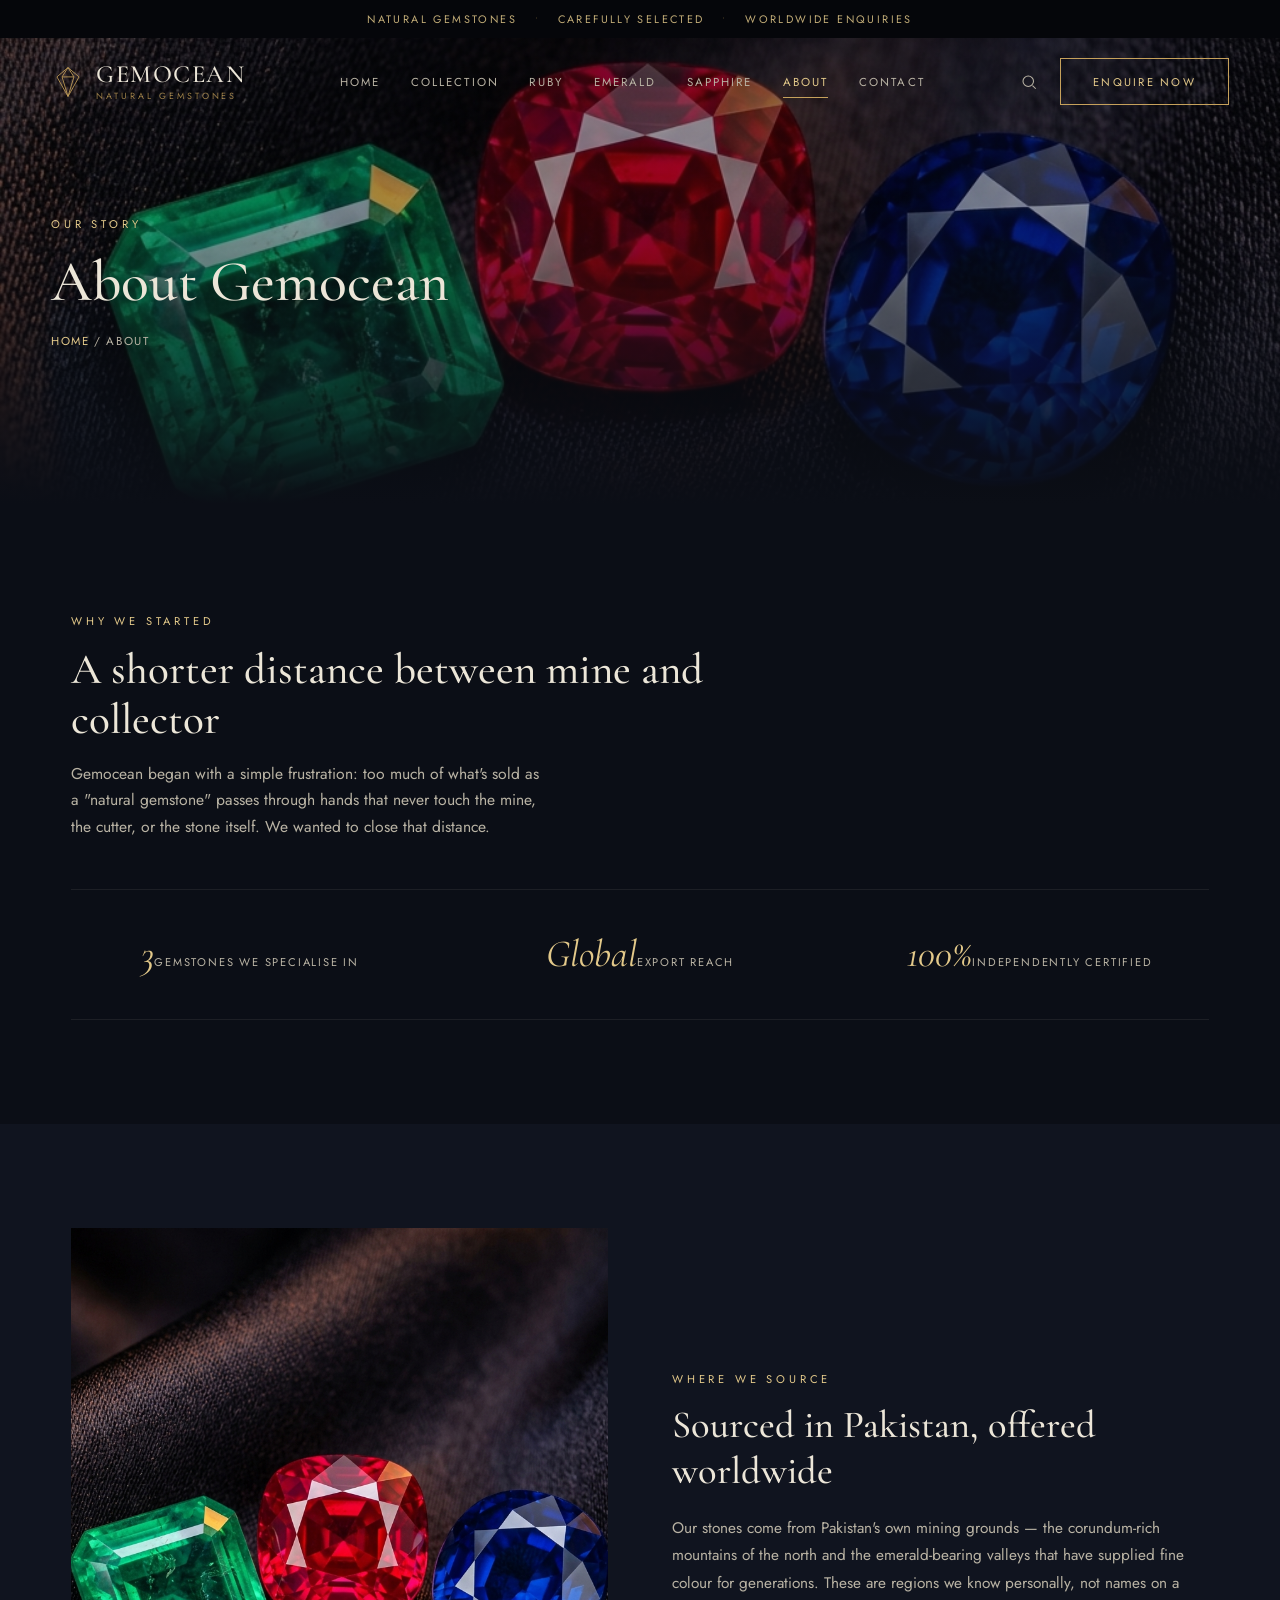
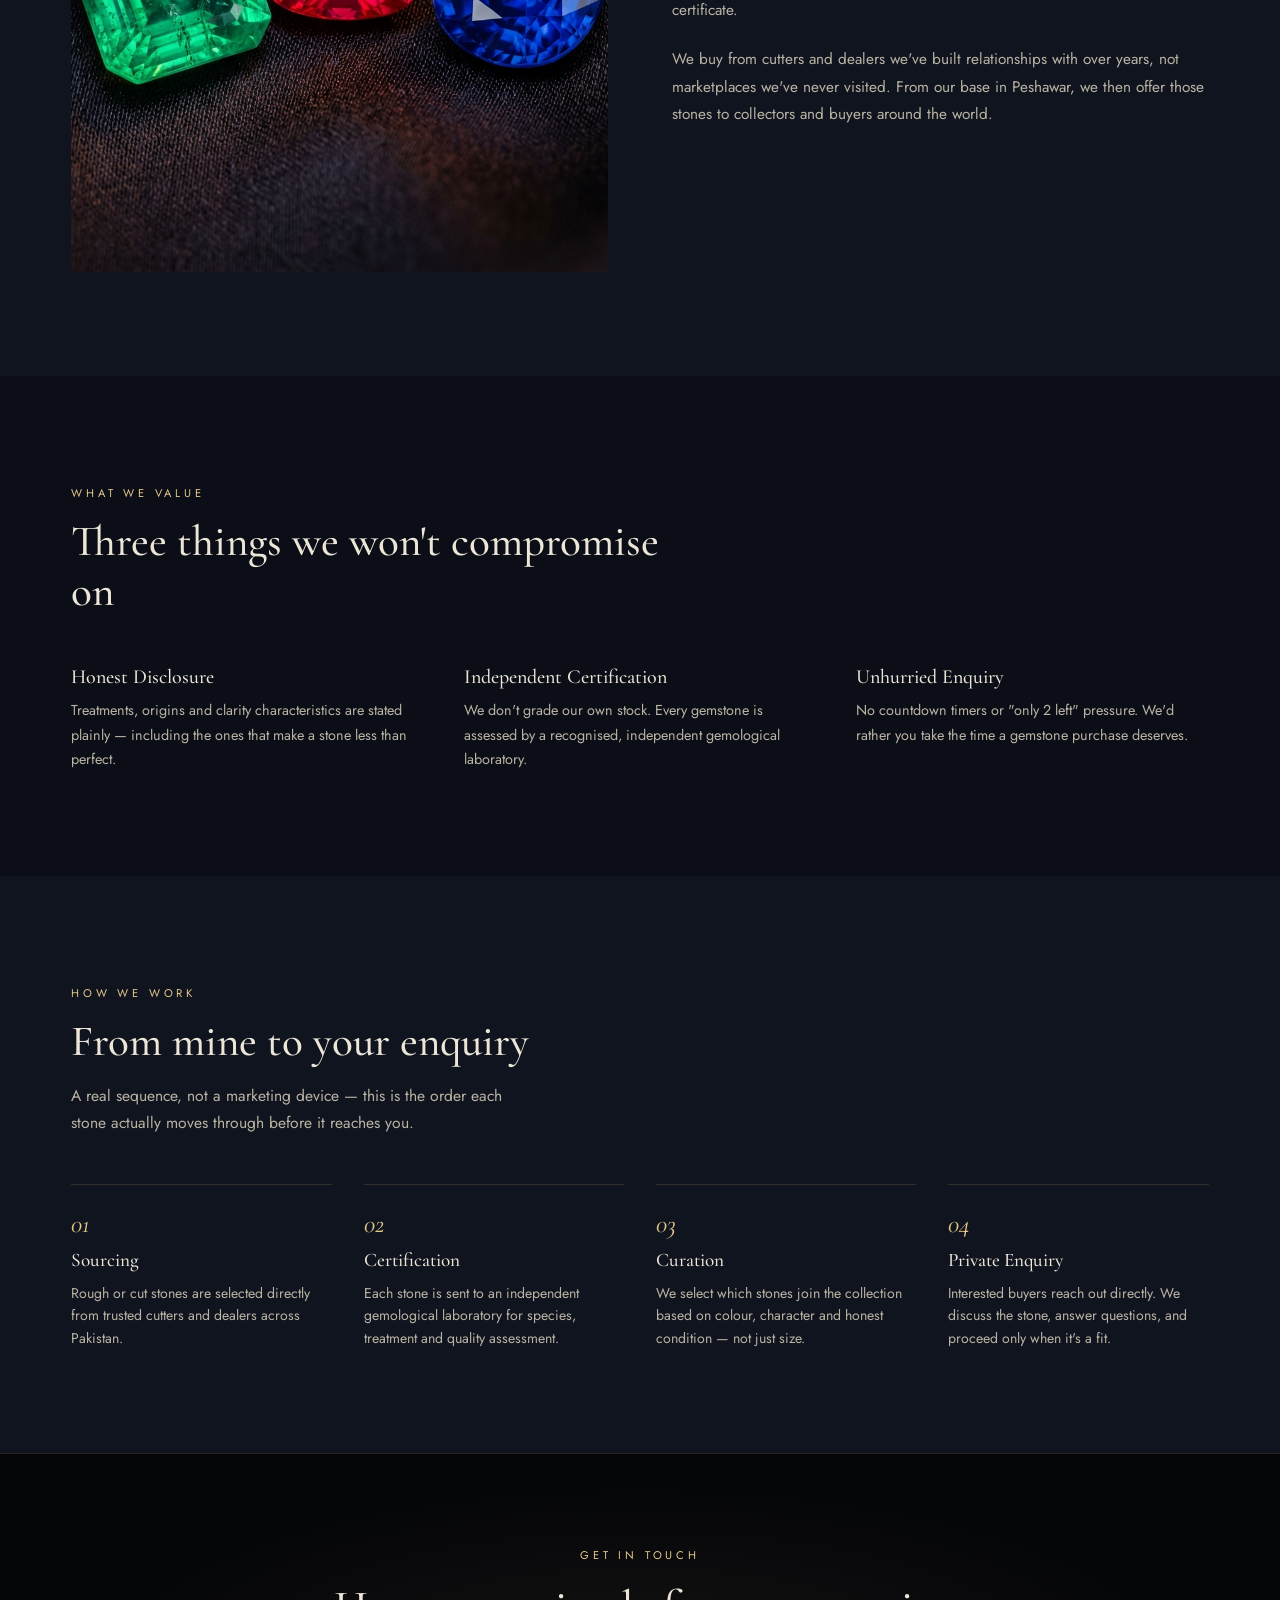
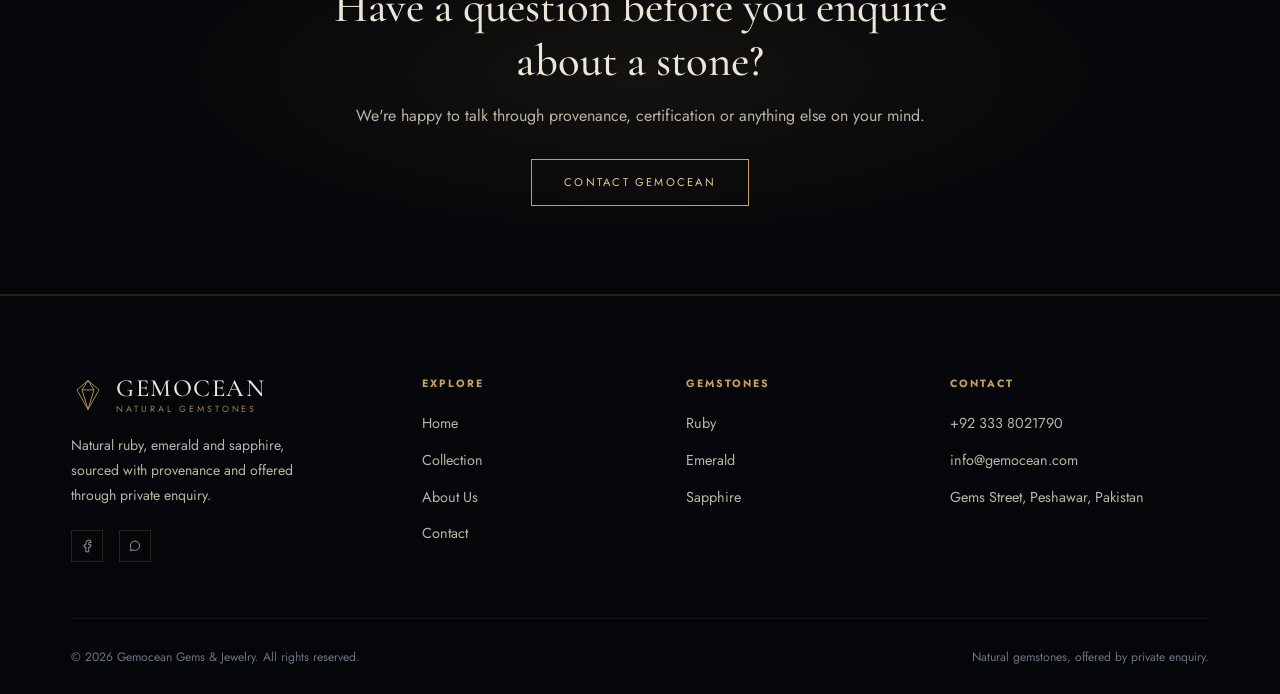
==== about.html @ 81f859f6 "Initial commit: Gemocean gemstone website Static site for Gemocean — natural ruby, emerald and sapph" ====
<!DOCTYPE html>
<html lang="en">
<head>
<meta charset="UTF-8">
<meta name="viewport" content="width=device-width, initial-scale=1.0">
<title>About Us | Gemocean</title>
<meta name="description" content="How Gemocean sources, certifies and offers natural ruby, emerald and sapphire.">
<link rel="canonical" href="https://www.gemocean.com/about.html">

<!-- Open Graph -->
<meta property="og:type" content="website">
<meta property="og:title" content="About Us | Gemocean">
<meta property="og:description" content="How Gemocean sources, certifies and offers natural ruby, emerald and sapphire.">
<meta property="og:url" content="https://www.gemocean.com/about.html">
<meta property="og:image" content="https://www.gemocean.com/assets/collection-trio.jpg">
<meta property="og:site_name" content="Gemocean">

<!-- Twitter Card -->
<meta name="twitter:card" content="summary_large_image">
<meta name="twitter:title" content="About Us | Gemocean">
<meta name="twitter:description" content="How Gemocean sources, certifies and offers natural ruby, emerald and sapphire.">
<meta name="twitter:image" content="https://www.gemocean.com/assets/collection-trio.jpg">

<!-- Structured Data -->
<script type="application/ld+json">
{
    "@context": "https://schema.org",
    "@type": "Organization",
    "name": "Gemocean",
    "url": "https://www.gemocean.com/index.html",
    "logo": "https://www.gemocean.com/assets/sapphire.jpg",
    "description": "Gemocean curates natural ruby, emerald and sapphire, sourced with provenance and offered through private enquiry.",
    "address": {
      "@type": "PostalAddress",
      "streetAddress": "Gems Street",
      "addressLocality": "Peshawar",
      "addressCountry": "PK"
    },
    "contactPoint": {
      "@type": "ContactPoint",
      "telephone": "+92-333-8021790",
      "email": "info@gemocean.com",
      "contactType": "customer service",
      "areaServed": "Worldwide"
    }
  }
</script>
<script type="application/ld+json">
{
    "@context": "https://schema.org",
    "@type": "BreadcrumbList",
    "itemListElement": [
      {"@type":"ListItem","position":1,"name":"Home","item":"https://www.gemocean.com/index.html"},
      {"@type":"ListItem","position":2,"name":"About","item":"https://www.gemocean.com/about.html"}
    ]
  }
</script>
<link rel="preconnect" href="https://fonts.googleapis.com">
<link rel="preconnect" href="https://fonts.gstatic.com" crossorigin>
<link href="https://fonts.googleapis.com/css2?family=Cormorant+Garamond:ital,wght@0,400;0,500;0,600;1,400&family=Jost:wght@300;400;500;600&display=swap" rel="stylesheet">
<link rel="stylesheet" href="css/style.css">
</head>
<body data-page="about">

<header class="site-header" id="siteHeader">
  <div class="topbar">
    <div class="topbar-track">
      <span>Natural Gemstones</span><span class="dot">•</span>
      <span>Carefully Selected</span><span class="dot">•</span>
      <span>Worldwide Enquiries</span>
    </div>
  </div>
  <nav class="mainnav">
    <a href="index.html" class="brand">
      <svg class="brand-mark" viewBox="0 0 40 40" fill="none" xmlns="http://www.w3.org/2000/svg">
        <path d="M20 3 L33 14 L20 37 L7 14 Z" stroke="#c6a15b" stroke-width="1" fill="none"/>
        <path d="M13 14 L27 14" stroke="#c6a15b" stroke-width="1"/>
        <path d="M20 3 L13 14 L20 37" stroke="#c6a15b" stroke-width="1"/>
        <path d="M20 3 L27 14 L20 37" stroke="#c6a15b" stroke-width="1"/>
      </svg>
      <span class="brand-text">
        <span class="brand-name">GEMOCEAN</span>
        <span class="brand-sub">Natural Gemstones</span>
      </span>
    </a>
    <div class="nav-links">
      <a href="index.html" data-nav="home">Home</a>
      <a href="collection.html" data-nav="collection">Collection</a>
      <a href="ruby.html" data-nav="ruby">Ruby</a>
      <a href="emerald.html" data-nav="emerald">Emerald</a>
      <a href="sapphire.html" data-nav="sapphire">Sapphire</a>
      <a href="about.html" data-nav="about">About</a>
      <a href="contact.html" data-nav="contact">Contact</a>
    </div>
    <div class="nav-actions">
      <button class="icon-btn search-desktop" aria-label="Search">
        <svg viewBox="0 0 24 24" fill="none" stroke="currentColor" stroke-width="1.4"><circle cx="11" cy="11" r="7"/><path d="M21 21l-4.3-4.3"/></svg>
      </button>
      <a href="contact.html" class="btn">Enquire Now</a>
      <button class="hamburger" id="hamburgerBtn" aria-label="Open menu"><span></span><span></span><span></span></button>
    </div>
  </nav>
</header>

<div class="scrim" id="scrim"></div>
<div class="mobile-panel" id="mobilePanel">
  <a href="index.html" data-nav="home">Home</a>
  <a href="collection.html" data-nav="collection">Collection</a>
  <a href="ruby.html" data-nav="ruby">Ruby</a>
  <a href="emerald.html" data-nav="emerald">Emerald</a>
  <a href="sapphire.html" data-nav="sapphire">Sapphire</a>
  <a href="about.html" data-nav="about">About</a>
  <a href="contact.html" data-nav="contact">Contact</a>
  <a href="contact.html" class="btn">Enquire Now</a>
</div>

<section class="page-hero">
  <div class="page-hero-bg" style="background-image:url('assets/collection-trio.jpg');"></div>
  <div class="page-hero-content">
    <span class="eyebrow">Our Story</span>
    <h1>About Gemocean</h1>
    <div class="crumb"><a href="index.html">Home</a> / About</div>
  </div>
</section>

<section>
  <div class="wrap">
    <div class="section-head reveal">
      <span class="eyebrow">Why We Started</span>
      <h2>A shorter distance between mine and collector</h2>
      <p>Gemocean began with a simple frustration: too much of what's sold as a "natural gemstone" passes through hands that never touch the mine, the cutter, or the stone itself. We wanted to close that distance.</p>
    </div>

    <div class="stat-row reveal">
      <div class="stat"><span class="figure">3</span><span class="label">Gemstones We Specialise In</span></div>
      <div class="stat"><span class="figure">Global</span><span class="label">Export Reach</span></div>
      <div class="stat"><span class="figure">100%</span><span class="label">Independently Certified</span></div>
    </div>
  </div>
</section>

<section class="section-alt">
  <div class="wrap">
    <div class="split reveal">
      <img src="assets/collection-trio.jpg" alt="Ruby, emerald and sapphire together on dark fabric">
      <div class="text">
        <span class="eyebrow">Where We Source</span>
        <h2>Sourced in Pakistan, offered worldwide</h2>
        <p>Our stones come from Pakistan's own mining grounds — the corundum-rich mountains of the north and the emerald-bearing valleys that have supplied fine colour for generations. These are regions we know personally, not names on a certificate.</p>
        <p>We buy from cutters and dealers we've built relationships with over years, not marketplaces we've never visited. From our base in Peshawar, we then offer those stones to collectors and buyers around the world.</p>
      </div>
    </div>
  </div>
</section>

<section>
  <div class="wrap">
    <div class="section-head reveal">
      <span class="eyebrow">What We Value</span>
      <h2>Three things we won't compromise on</h2>
    </div>
    <ul class="values-list reveal">
      <li>
        <h3>Honest Disclosure</h3>
        <p>Treatments, origins and clarity characteristics are stated plainly — including the ones that make a stone less than perfect.</p>
      </li>
      <li>
        <h3>Independent Certification</h3>
        <p>We don't grade our own stock. Every gemstone is assessed by a recognised, independent gemological laboratory.</p>
      </li>
      <li>
        <h3>Unhurried Enquiry</h3>
        <p>No countdown timers or "only 2 left" pressure. We'd rather you take the time a gemstone purchase deserves.</p>
      </li>
    </ul>
  </div>
</section>

<section class="section-alt">
  <div class="wrap">
    <div class="section-head reveal">
      <span class="eyebrow">How We Work</span>
      <h2>From mine to your enquiry</h2>
      <p>A real sequence, not a marketing device — this is the order each stone actually moves through before it reaches you.</p>
    </div>
    <ul class="process reveal">
      <li>
        <span class="step-num">01</span>
        <h3>Sourcing</h3>
        <p>Rough or cut stones are selected directly from trusted cutters and dealers across Pakistan.</p>
      </li>
      <li>
        <span class="step-num">02</span>
        <h3>Certification</h3>
        <p>Each stone is sent to an independent gemological laboratory for species, treatment and quality assessment.</p>
      </li>
      <li>
        <span class="step-num">03</span>
        <h3>Curation</h3>
        <p>We select which stones join the collection based on colour, character and honest condition — not just size.</p>
      </li>
      <li>
        <span class="step-num">04</span>
        <h3>Private Enquiry</h3>
        <p>Interested buyers reach out directly. We discuss the stone, answer questions, and proceed only when it's a fit.</p>
      </li>
    </ul>
  </div>
</section>

<section class="cta-band">
  <div class="wrap">
    <span class="eyebrow">Get in Touch</span>
    <h2>Have a question before you enquire about a stone?</h2>
    <p>We're happy to talk through provenance, certification or anything else on your mind.</p>
    <a href="contact.html" class="btn">Contact Gemocean</a>
  </div>
</section>

<footer class="site-footer">
  <div class="wrap">
    <div class="footer-top">
      <div class="footer-brand">
        <a href="index.html" class="brand">
          <svg class="brand-mark" viewBox="0 0 40 40" fill="none" xmlns="http://www.w3.org/2000/svg">
            <path d="M20 3 L33 14 L20 37 L7 14 Z" stroke="#c6a15b" stroke-width="1" fill="none"/>
            <path d="M13 14 L27 14" stroke="#c6a15b" stroke-width="1"/>
            <path d="M20 3 L13 14 L20 37" stroke="#c6a15b" stroke-width="1"/>
            <path d="M20 3 L27 14 L20 37" stroke="#c6a15b" stroke-width="1"/>
          </svg>
          <span class="brand-text">
            <span class="brand-name">GEMOCEAN</span>
            <span class="brand-sub">Natural Gemstones</span>
          </span>
        </a>
        <p>Natural ruby, emerald and sapphire, sourced with provenance and offered through private enquiry.</p>
        <div class="footer-social">
          <a href="https://facebook.com/GEMS4U2020" aria-label="Gemocean on Facebook"><svg viewBox="0 0 24 24" fill="none" stroke="currentColor" stroke-width="1.4"><path d="M18 2h-3a5 5 0 0 0-5 5v3H7v4h3v8h5v-8h3l1-4h-4V7a1 1 0 0 1 1-1h3z"/></svg></a>
          <a href="https://wa.me/923338021790" target="_blank" rel="noopener" aria-label="Gemocean on WhatsApp"><svg viewBox="0 0 24 24" fill="none" stroke="currentColor" stroke-width="1.4"><path d="M4 20l1.3-3.9A8 8 0 1 1 8.9 19L4 20z"/></svg></a>
        </div>
      </div>
      <div class="footer-col">
        <h4>Explore</h4>
        <ul>
          <li><a href="index.html">Home</a></li>
          <li><a href="collection.html">Collection</a></li>
          <li><a href="about.html">About Us</a></li>
          <li><a href="contact.html">Contact</a></li>
        </ul>
      </div>
      <div class="footer-col">
        <h4>Gemstones</h4>
        <ul>
          <li><a href="ruby.html">Ruby</a></li>
          <li><a href="emerald.html">Emerald</a></li>
          <li><a href="sapphire.html">Sapphire</a></li>
        </ul>
      </div>
      <div class="footer-col">
        <h4>Contact</h4>
        <ul>
          <li><a href="tel:+923338021790">+92 333 8021790</a></li>
          <li><a href="mailto:info@gemocean.com">info@gemocean.com</a></li>
          <li><a href="contact.html">Gems Street, Peshawar, Pakistan</a></li>
        </ul>
      </div>
    </div>
    <div class="footer-bottom">
      <span>© 2026 Gemocean Gems &amp; Jewelry. All rights reserved.</span>
      <span>Natural gemstones, offered by private enquiry.</span>
    </div>
  </div>
</footer>

<script src="js/main.js"></script>
</body>
</html>
---- css/style.css ----
/* ==========================================================================
   GEMOCEAN — Design System & Site Styles
   Vanilla CSS. No frameworks.
   ========================================================================== */

:root{
  --black:        #05060a;
  --navy:         #0b0e16;
  --navy-2:       #10141f;
  --navy-3:       #151a27;
  --ivory:        #ece6d8;
  --ivory-dim:    #b9b3a4;
  --gold:         #c6a15b;
  --gold-soft:    #e3c98a;
  --hairline:     rgba(198,161,91,0.18);
  --hairline-soft:rgba(236,230,216,0.08);
  --slate:        #6d7280;

  --serif: 'Cormorant Garamond', Georgia, serif;
  --sans:  'Jost', 'Helvetica Neue', Arial, sans-serif;

  --topbar-h: 38px;
  --nav-h: 88px;
  --nav-h-scrolled: 68px;

  --container: 1240px;
}

*{ margin:0; padding:0; box-sizing:border-box; }
html{ scroll-behavior:smooth; }
body{
  background:var(--navy);
  color:var(--ivory);
  font-family:var(--sans);
  -webkit-font-smoothing:antialiased;
  overflow-x:hidden;
}
a{ color:inherit; text-decoration:none; }
button{ font-family:inherit; cursor:pointer; }
img{ display:block; max-width:100%; }
ul{ list-style:none; }

@media (prefers-reduced-motion: reduce){
  *{ animation-duration:0.001ms !important; transition-duration:0.001ms !important; scroll-behavior:auto !important; }
}

:focus-visible{
  outline:1px solid var(--gold-soft);
  outline-offset:3px;
}

.wrap{
  max-width:var(--container);
  margin:0 auto;
  padding:0 clamp(1.25rem, 4vw, 3.5rem);
}

.eyebrow{
  font-size:0.7rem;
  letter-spacing:0.34em;
  text-transform:uppercase;
  color:var(--gold-soft);
}

.section-head{
  max-width:640px;
  margin-bottom:3rem;
}
.section-head h2{
  font-family:var(--serif);
  font-weight:500;
  font-size:clamp(1.9rem, 3.4vw, 2.7rem);
  line-height:1.15;
  margin-top:0.9rem;
  color:var(--ivory);
}
.section-head p{
  margin-top:1rem;
  color:var(--ivory-dim);
  font-size:0.98rem;
  line-height:1.7;
  max-width:52ch;
}
.section-head.center{ margin-left:auto; margin-right:auto; text-align:center; }
.section-head.center p{ margin-left:auto; margin-right:auto; }

.btn{
  display:inline-block;
  border:1px solid var(--gold);
  background:transparent;
  color:var(--gold-soft);
  font-size:0.7rem;
  letter-spacing:0.2em;
  text-transform:uppercase;
  padding:0.9rem 2rem;
  transition:background 280ms ease, color 280ms ease, box-shadow 280ms ease;
}
.btn:hover{
  background:var(--gold);
  color:var(--black);
  box-shadow:0 4px 22px -6px rgba(198,161,91,0.55);
}
.btn.ghost{
  border-color:var(--hairline-soft);
  color:var(--ivory-dim);
}
.btn.ghost:hover{
  background:transparent;
  color:var(--ivory);
  border-color:var(--ivory-dim);
  box-shadow:none;
}

/* ==========================================================================
   HEADER
   ========================================================================== */
.site-header{
  position:fixed;
  top:0; left:0; right:0;
  z-index:100;
  transition:background 420ms ease, backdrop-filter 420ms ease, box-shadow 420ms ease, border-color 420ms ease;
}

.topbar{
  height:var(--topbar-h);
  background:var(--black);
  display:flex;
  align-items:center;
  justify-content:center;
  overflow:hidden;
  transition:height 420ms ease, opacity 420ms ease;
}
.topbar-track{
  display:flex;
  align-items:center;
  gap:1.1rem;
  font-weight:400;
  font-size:0.68rem;
  letter-spacing:0.22em;
  text-transform:uppercase;
  color:var(--gold-soft);
  opacity:0.85;
  white-space:nowrap;
}
.topbar-track .dot{ color:var(--gold); opacity:0.55; font-size:0.6rem; }
.site-header.scrolled .topbar{ height:0; opacity:0; }

.mainnav{
  height:var(--nav-h);
  display:flex;
  align-items:center;
  justify-content:space-between;
  padding:0 clamp(1.25rem, 4vw, 3.5rem);
  background:transparent;
  border-bottom:1px solid transparent;
  transition:height 420ms ease, background 420ms ease, border-color 420ms ease;
}
.site-header.scrolled .mainnav{
  height:var(--nav-h-scrolled);
  background:rgba(5,6,10,0.72);
  backdrop-filter:blur(14px) saturate(140%);
  -webkit-backdrop-filter:blur(14px) saturate(140%);
  border-bottom:1px solid var(--hairline);
  box-shadow:0 12px 32px -18px rgba(0,0,0,0.6);
}

.brand{ display:flex; align-items:center; gap:0.7rem; }
.brand-mark{ width:34px; height:34px; flex-shrink:0; transition:transform 420ms ease; }
.site-header.scrolled .brand-mark{ transform:scale(0.88); }
.brand-text{ display:flex; flex-direction:column; line-height:1; }
.brand-name{
  font-family:var(--serif);
  font-weight:500;
  font-size:1.55rem;
  letter-spacing:0.06em;
  color:var(--ivory);
}
.brand-sub{
  margin-top:5px;
  font-size:0.56rem;
  letter-spacing:0.32em;
  text-transform:uppercase;
  color:var(--gold);
  opacity:0.8;
}

.nav-links{ display:flex; align-items:center; gap:clamp(1.1rem, 2.4vw, 2.5rem); }
.nav-links a{
  position:relative;
  font-size:0.72rem;
  font-weight:400;
  letter-spacing:0.18em;
  text-transform:uppercase;
  color:var(--ivory-dim);
  padding:0.4rem 0;
  transition:color 250ms ease;
}
.nav-links a::after{
  content:'';
  position:absolute; left:0; right:0; bottom:-2px;
  height:1px; background:var(--gold);
  transform:scaleX(0); transform-origin:center;
  transition:transform 300ms ease;
}
.nav-links a:hover{ color:var(--ivory); }
.nav-links a:hover::after{ transform:scaleX(1); }
.nav-links a.active{ color:var(--gold-soft); }
.nav-links a.active::after{ transform:scaleX(1); }

.nav-actions{ display:flex; align-items:center; gap:1.3rem; }
.icon-btn{
  background:none; border:none; color:var(--ivory-dim);
  width:20px; height:20px; display:flex; align-items:center; justify-content:center;
  transition:color 250ms ease;
}
.icon-btn:hover{ color:var(--gold-soft); }
.icon-btn svg{ width:18px; height:18px; }

.hamburger{
  display:none; background:none; border:none; width:26px; height:18px; position:relative;
}
.hamburger span{
  position:absolute; left:0; right:0; height:1px; background:var(--ivory);
  transition:transform 320ms ease, opacity 320ms ease, top 320ms ease;
}
.hamburger span:nth-child(1){ top:0; }
.hamburger span:nth-child(2){ top:8px; }
.hamburger span:nth-child(3){ top:16px; }
.hamburger.open span:nth-child(1){ top:8px; transform:rotate(45deg); }
.hamburger.open span:nth-child(2){ opacity:0; }
.hamburger.open span:nth-child(3){ top:8px; transform:rotate(-45deg); }

@media (max-width:860px){
  .nav-links{ display:none; }
  .icon-btn.search-desktop{ display:none; }
  .hamburger{ display:block; }
  :root{ --nav-h:72px; --nav-h-scrolled:60px; }
  .brand-name{ font-size:1.28rem; }
}

.mobile-panel{
  position:fixed; top:0; right:0; height:100vh; width:min(78vw, 320px);
  background:var(--black); border-left:1px solid var(--hairline); z-index:99;
  display:flex; flex-direction:column;
  padding:calc(var(--nav-h-scrolled) + 1.5rem) 2rem 2rem;
  transform:translateX(100%);
  transition:transform 460ms cubic-bezier(.2,.9,.2,1);
}
.mobile-panel.open{ transform:translateX(0); }
.mobile-panel a{
  display:block; font-family:var(--serif); font-size:1.4rem; font-weight:500;
  letter-spacing:0.02em; color:var(--ivory); padding:0.85rem 0;
  border-bottom:1px solid var(--hairline-soft);
  opacity:0; transform:translateY(10px);
  transition:opacity 420ms ease, transform 420ms ease, color 250ms ease;
}
.mobile-panel a.active{ color:var(--gold-soft); }
.mobile-panel.open a{ opacity:1; transform:translateY(0); }
.mobile-panel.open a:nth-child(1){ transition-delay:80ms; }
.mobile-panel.open a:nth-child(2){ transition-delay:130ms; }
.mobile-panel.open a:nth-child(3){ transition-delay:180ms; }
.mobile-panel.open a:nth-child(4){ transition-delay:230ms; }
.mobile-panel.open a:nth-child(5){ transition-delay:280ms; }
.mobile-panel.open a:nth-child(6){ transition-delay:330ms; }
.mobile-panel.open a:nth-child(7){ transition-delay:380ms; }
.mobile-panel .btn{
  margin-top:1.6rem; text-align:center;
  opacity:0; transform:translateY(10px);
  transition:opacity 420ms ease 430ms, transform 420ms ease 430ms, background 280ms ease, color 280ms ease;
}
.mobile-panel.open .btn{ opacity:1; transform:translateY(0); }

.scrim{
  position:fixed; inset:0; background:rgba(0,0,0,0.55); backdrop-filter:blur(2px);
  z-index:98; opacity:0; pointer-events:none; transition:opacity 380ms ease;
}
.scrim.open{ opacity:1; pointer-events:auto; }

/* ==========================================================================
   PAGE HERO (interior pages)
   ========================================================================== */
.page-hero{
  position:relative;
  height:56vh;
  min-height:380px;
  display:flex;
  align-items:flex-end;
  overflow:hidden;
}
.page-hero-bg{ position:absolute; inset:0; background-size:cover; background-position:center; }
.page-hero-bg::after{
  content:'';
  position:absolute; inset:0;
  background:linear-gradient(180deg, rgba(5,6,10,0.55) 0%, rgba(5,6,10,0.35) 40%, var(--navy) 100%);
}
.page-hero-content{
  position:relative; z-index:2;
  width:100%;
  padding:0 clamp(1.25rem, 4vw, 3.5rem) 3.2rem;
}
.page-hero h1{
  font-family:var(--serif);
  font-weight:500;
  font-size:clamp(2.4rem, 5vw, 3.6rem);
  margin-top:0.8rem;
}
.page-hero .crumb{
  margin-top:1rem;
  font-size:0.72rem;
  letter-spacing:0.14em;
  text-transform:uppercase;
  color:var(--ivory-dim);
}
.page-hero .crumb a{ color:var(--gold-soft); }
.page-hero .crumb a:hover{ text-decoration:underline; }

/* ==========================================================================
   HOME HERO
   ========================================================================== */
.hero{
  position:relative; height:100vh; min-height:640px;
  display:flex; align-items:center; overflow:hidden;
}
.hero-bg{ position:absolute; inset:0; background-size:cover; background-position:center 42%; }
.hero-bg::after{
  content:'';
  position:absolute; inset:0;
  background:linear-gradient(180deg, rgba(5,6,10,0.75) 0%, rgba(5,6,10,0.25) 30%, rgba(5,6,10,0.55) 78%, var(--navy) 100%);
}
.hero-content{ position:relative; z-index:2; max-width:640px; padding:0 clamp(1.25rem, 4vw, 3.5rem); }
.hero-title{
  font-family:var(--serif); font-weight:500;
  font-size:clamp(2.4rem, 5.5vw, 4.2rem);
  line-height:1.08; color:var(--ivory); margin-top:1.4rem;
}
.hero-title em{ font-style:italic; color:var(--gold-soft); font-weight:400; }
.hero-sub{
  margin-top:1.6rem; color:var(--ivory-dim); font-size:1.02rem; line-height:1.7; max-width:44ch;
}
.hero-actions{ display:flex; gap:1.1rem; margin-top:2.4rem; flex-wrap:wrap; }
.scroll-cue{
  position:absolute; left:50%; bottom:2.4rem; transform:translateX(-50%);
  display:flex; flex-direction:column; align-items:center; gap:0.6rem;
  font-size:0.62rem; letter-spacing:0.28em; text-transform:uppercase; color:var(--ivory-dim);
  z-index:2;
}
.scroll-cue .line{ width:1px; height:34px; background:linear-gradient(var(--gold), transparent); animation:scrollcue 2.2s ease-in-out infinite; }
@keyframes scrollcue{ 0%{ opacity:0.2; } 50%{ opacity:1; } 100%{ opacity:0.2; } }

/* ==========================================================================
   SECTIONS
   ========================================================================== */
section{ padding:6.5rem 0; }
.section-alt{ background:var(--navy-2); }

.pillars{
  display:grid; grid-template-columns:repeat(3,1fr); gap:2.5rem;
  border-top:1px solid var(--hairline-soft);
  padding-top:3rem;
}
.pillar .num{
  font-family:var(--serif); font-style:italic; color:var(--gold);
  font-size:1rem; display:block; margin-bottom:0.8rem;
}
.pillar h3{
  font-family:var(--serif); font-weight:500; font-size:1.3rem; margin-bottom:0.7rem;
}
.pillar p{ color:var(--ivory-dim); font-size:0.92rem; line-height:1.7; }

/* Gem cards */
.gem-grid{ display:grid; grid-template-columns:repeat(3,1fr); gap:2rem; }
.gem-card{
  position:relative; display:block; overflow:hidden;
  border:1px solid var(--hairline-soft);
  background:var(--navy-2);
}
.gem-card .img-wrap{ aspect-ratio:4/5; overflow:hidden; }
.gem-card img{ width:100%; height:100%; object-fit:cover; transition:transform 700ms cubic-bezier(.2,.8,.2,1); }
.gem-card:hover img{ transform:scale(1.06); }
.gem-card .body{ padding:1.6rem 1.7rem 1.9rem; }
.gem-card .kicker{
  font-size:0.62rem; letter-spacing:0.24em; text-transform:uppercase; color:var(--gold);
}
.gem-card h3{ font-family:var(--serif); font-weight:500; font-size:1.5rem; margin-top:0.5rem; }
.gem-card p{ color:var(--ivory-dim); font-size:0.88rem; margin-top:0.6rem; line-height:1.6; }
.gem-card .link{
  display:inline-flex; align-items:center; gap:0.5rem;
  margin-top:1.2rem; font-size:0.68rem; letter-spacing:0.18em; text-transform:uppercase; color:var(--gold-soft);
}
.gem-card .link svg{ width:13px; height:13px; transition:transform 250ms ease; }
.gem-card:hover .link svg{ transform:translateX(4px); }

@media (max-width:900px){
  .gem-grid{ grid-template-columns:1fr; }
  .pillars{ grid-template-columns:1fr; gap:2rem; }
}

/* Origins / editorial split */
.split{
  display:grid; grid-template-columns:1fr 1fr; gap:4rem; align-items:center;
}
.split img{ width:100%; height:100%; object-fit:cover; aspect-ratio:5/6; }
.split .text .eyebrow{ margin-bottom:0.9rem; display:block; }
.split .text h2{
  font-family:var(--serif); font-weight:500; font-size:clamp(1.8rem,3vw,2.4rem); line-height:1.2;
}
.split .text p{ margin-top:1.3rem; color:var(--ivory-dim); font-size:0.96rem; line-height:1.8; }
.split .text .btn{ margin-top:1.8rem; }
.split.reverse{ direction:rtl; }
.split.reverse > *{ direction:ltr; }

@media (max-width:860px){
  .split{ grid-template-columns:1fr; gap:2rem; }
  .split.reverse{ direction:ltr; }
}

/* Process list (real sequence — numbering justified) */
.process{ display:grid; grid-template-columns:repeat(4,1fr); gap:2rem; }
.process li{ border-top:1px solid var(--hairline); padding-top:1.4rem; }
.process .step-num{
  font-family:var(--serif); font-style:italic; color:var(--gold-soft); font-size:1.6rem;
}
.process h3{ font-family:var(--serif); font-size:1.2rem; margin-top:0.6rem; font-weight:500; }
.process p{ color:var(--ivory-dim); font-size:0.88rem; margin-top:0.6rem; line-height:1.6; }
@media (max-width:900px){ .process{ grid-template-columns:1fr 1fr; } }
@media (max-width:560px){ .process{ grid-template-columns:1fr; } }

/* CTA band */
.cta-band{
  text-align:center;
  padding:5.5rem 0;
  background:
    radial-gradient(ellipse at center, rgba(198,161,91,0.08), transparent 60%),
    var(--black);
  border-top:1px solid var(--hairline);
  border-bottom:1px solid var(--hairline);
}
.cta-band h2{
  font-family:var(--serif); font-weight:500; font-size:clamp(1.9rem,3.6vw,2.8rem);
  max-width:620px; margin:0.9rem auto 0;
}
.cta-band p{ color:var(--ivory-dim); margin-top:1rem; }
.cta-band .btn{ margin-top:2rem; }

/* ==========================================================================
   GEMSTONE DETAIL PAGE
   ========================================================================== */
.detail-grid{
  display:grid; grid-template-columns:0.9fr 1.1fr; gap:4.5rem; align-items:start;
}
.detail-grid .img-frame{
  position:sticky; top:calc(var(--nav-h-scrolled) + 2rem);
  border:1px solid var(--hairline);
  padding:0.6rem;
}
.detail-grid .img-frame img{ width:100%; aspect-ratio:4/5; object-fit:cover; }
.detail-copy .eyebrow{ display:block; margin-bottom:0.8rem; }
.detail-copy h1, .detail-copy h2{
  font-family:var(--serif); font-weight:500; font-size:clamp(2rem,4vw,3rem); line-height:1.15;
}
.detail-copy .lede{ margin-top:1.2rem; color:var(--ivory-dim); font-size:1.05rem; line-height:1.85; }
.detail-copy .body-text{ margin-top:1.6rem; color:var(--ivory-dim); font-size:0.96rem; line-height:1.85; }
.detail-copy .body-text + .body-text{ margin-top:1.1rem; }

.spec-table{ margin-top:2.6rem; border-top:1px solid var(--hairline-soft); }
.spec-row{
  display:flex; justify-content:space-between; gap:1rem;
  padding:1rem 0; border-bottom:1px solid var(--hairline-soft);
  font-size:0.9rem;
}
.spec-row .k{ color:var(--ivory-dim); letter-spacing:0.06em; }
.spec-row .v{ color:var(--ivory); text-align:right; }

.detail-actions{ display:flex; gap:1rem; margin-top:2.4rem; flex-wrap:wrap; }

@media (max-width:900px){
  .detail-grid{ grid-template-columns:1fr; gap:2.5rem; }
  .detail-grid .img-frame{ position:static; }
}

.related{ margin-top:6rem; }
.related-head{
  display:flex; align-items:baseline; justify-content:space-between;
  border-bottom:1px solid var(--hairline-soft); padding-bottom:1.2rem; margin-bottom:2rem;
}
.related-head h2{ font-family:var(--serif); font-weight:500; font-size:1.5rem; }
.related-head a{ font-size:0.68rem; letter-spacing:0.18em; text-transform:uppercase; color:var(--gold-soft); }

/* ==========================================================================
   ABOUT PAGE
   ========================================================================== */
.stat-row{
  display:grid; grid-template-columns:repeat(3,1fr); gap:2rem;
  border-top:1px solid var(--hairline-soft); border-bottom:1px solid var(--hairline-soft);
  padding:2.6rem 0;
}
.stat-row .stat{ text-align:center; }
.stat .figure{ font-family:var(--serif); font-style:italic; font-size:2.4rem; color:var(--gold-soft); }
.stat .label{ margin-top:0.5rem; font-size:0.7rem; letter-spacing:0.16em; text-transform:uppercase; color:var(--ivory-dim); }
@media (max-width:700px){ .stat-row{ grid-template-columns:1fr; gap:1.6rem; } }

.values-list{ display:grid; grid-template-columns:repeat(3,1fr); gap:2.5rem; margin-top:1rem; }
.values-list li h3{ font-family:var(--serif); font-weight:500; font-size:1.25rem; margin-bottom:0.6rem; }
.values-list li p{ color:var(--ivory-dim); font-size:0.9rem; line-height:1.7; }
@media (max-width:860px){ .values-list{ grid-template-columns:1fr; } }

/* ==========================================================================
   CONTACT PAGE
   ========================================================================== */
.contact-grid{ display:grid; grid-template-columns:1.1fr 0.9fr; gap:4rem; align-items:start; }
.contact-info{
  border:1px solid var(--hairline);
  padding:2.4rem;
  background:var(--navy-2);
}
.contact-info h3{ font-family:var(--serif); font-weight:500; font-size:1.3rem; margin-bottom:1.6rem; }
.contact-item{ margin-bottom:1.5rem; }
.contact-item .label{ font-size:0.62rem; letter-spacing:0.2em; text-transform:uppercase; color:var(--gold); }
.contact-item .value{ margin-top:0.4rem; font-size:0.96rem; color:var(--ivory); line-height:1.6; }
.contact-item a.value:hover{ color:var(--gold-soft); }
.contact-item:last-child{ margin-bottom:0; }

.btn-whatsapp{
  display:flex; align-items:center; justify-content:center; gap:0.6rem;
  margin-top:1.6rem;
  border:1px solid #25d366;
  background:rgba(37,211,102,0.10);
  color:#e6fff1;
  font-size:0.7rem; letter-spacing:0.2em; text-transform:uppercase;
  padding:0.95rem 1.5rem;
  transition:background 260ms ease, color 260ms ease, box-shadow 260ms ease;
}
.btn-whatsapp:hover{
  background:#25d366; color:#05271a;
  box-shadow:0 6px 24px -8px rgba(37,211,102,0.55);
}
.btn-whatsapp svg{ width:17px; height:17px; }

.form-field{ margin-bottom:1.4rem; }
.form-field label{
  display:block; font-size:0.66rem; letter-spacing:0.16em; text-transform:uppercase;
  color:var(--ivory-dim); margin-bottom:0.6rem;
}
.form-field input, .form-field select, .form-field textarea{
  width:100%;
  background:transparent;
  border:1px solid var(--hairline-soft);
  color:var(--ivory);
  font-family:var(--sans);
  font-size:0.94rem;
  padding:0.85rem 1rem;
  transition:border-color 220ms ease;
}
.form-field select{
  appearance:none;
  background-image:url("data:image/svg+xml,%3Csvg xmlns='http://www.w3.org/2000/svg' width='12' height='8'%3E%3Cpath d='M1 1l5 5 5-5' stroke='%23c6a15b' stroke-width='1.4' fill='none'/%3E%3C/svg%3E");
  background-repeat:no-repeat;
  background-position:right 1rem center;
}
.form-field select option{ background:var(--navy); color:var(--ivory); }
.form-field input:focus, .form-field select:focus, .form-field textarea:focus{
  outline:none; border-color:var(--gold);
}
.form-field textarea{ resize:vertical; min-height:120px; }
.form-row{ display:grid; grid-template-columns:1fr 1fr; gap:1.2rem; }
@media (max-width:600px){ .form-row{ grid-template-columns:1fr; } }

.form-note{ margin-top:1rem; font-size:0.8rem; color:var(--ivory-dim); min-height:1.2em; }
.form-note.success{ color:var(--gold-soft); }

@media (max-width:900px){ .contact-grid{ grid-template-columns:1fr; gap:2.5rem; } }

/* ==========================================================================
   FOOTER
   ========================================================================== */
.site-footer{
  background:var(--black);
  border-top:1px solid var(--hairline);
  padding:5rem 0 0;
}
.footer-top{
  display:grid; grid-template-columns:1.4fr 1fr 1fr 1.2fr; gap:3rem;
  padding-bottom:3.5rem;
  border-bottom:1px solid var(--hairline-soft);
}
.footer-brand .brand{ margin-bottom:1.2rem; }
.footer-brand p{ color:var(--ivory-dim); font-size:0.88rem; line-height:1.75; max-width:32ch; }
.footer-social{ display:flex; gap:1rem; margin-top:1.4rem; }
.footer-social a{
  width:32px; height:32px; border:1px solid var(--hairline);
  display:flex; align-items:center; justify-content:center;
  color:var(--ivory-dim); transition:color 220ms ease, border-color 220ms ease;
}
.footer-social a:hover{ color:var(--gold-soft); border-color:var(--gold); }
.footer-social svg{ width:14px; height:14px; }

.footer-col h4{
  font-size:0.66rem; letter-spacing:0.2em; text-transform:uppercase; color:var(--gold);
  margin-bottom:1.3rem;
}
.footer-col ul li{ margin-bottom:0.85rem; }
.footer-col ul li a{ color:var(--ivory-dim); font-size:0.9rem; transition:color 220ms ease; }
.footer-col ul li a:hover{ color:var(--ivory); }

.footer-bottom{
  display:flex; align-items:center; justify-content:space-between;
  padding:1.8rem 0; gap:1rem; flex-wrap:wrap;
  font-size:0.76rem; color:var(--slate);
}
.footer-bottom a{ color:var(--slate); }
.footer-bottom a:hover{ color:var(--ivory-dim); }

@media (max-width:900px){
  .footer-top{ grid-template-columns:1fr 1fr; gap:2.5rem; }
}
@media (max-width:560px){
  .footer-top{ grid-template-columns:1fr; }
}

/* ==========================================================================
   UTILITIES
   ========================================================================== */
.reveal{ opacity:0; transform:translateY(18px); transition:opacity 700ms ease, transform 700ms ease; }
.reveal.in{ opacity:1; transform:translateY(0); }
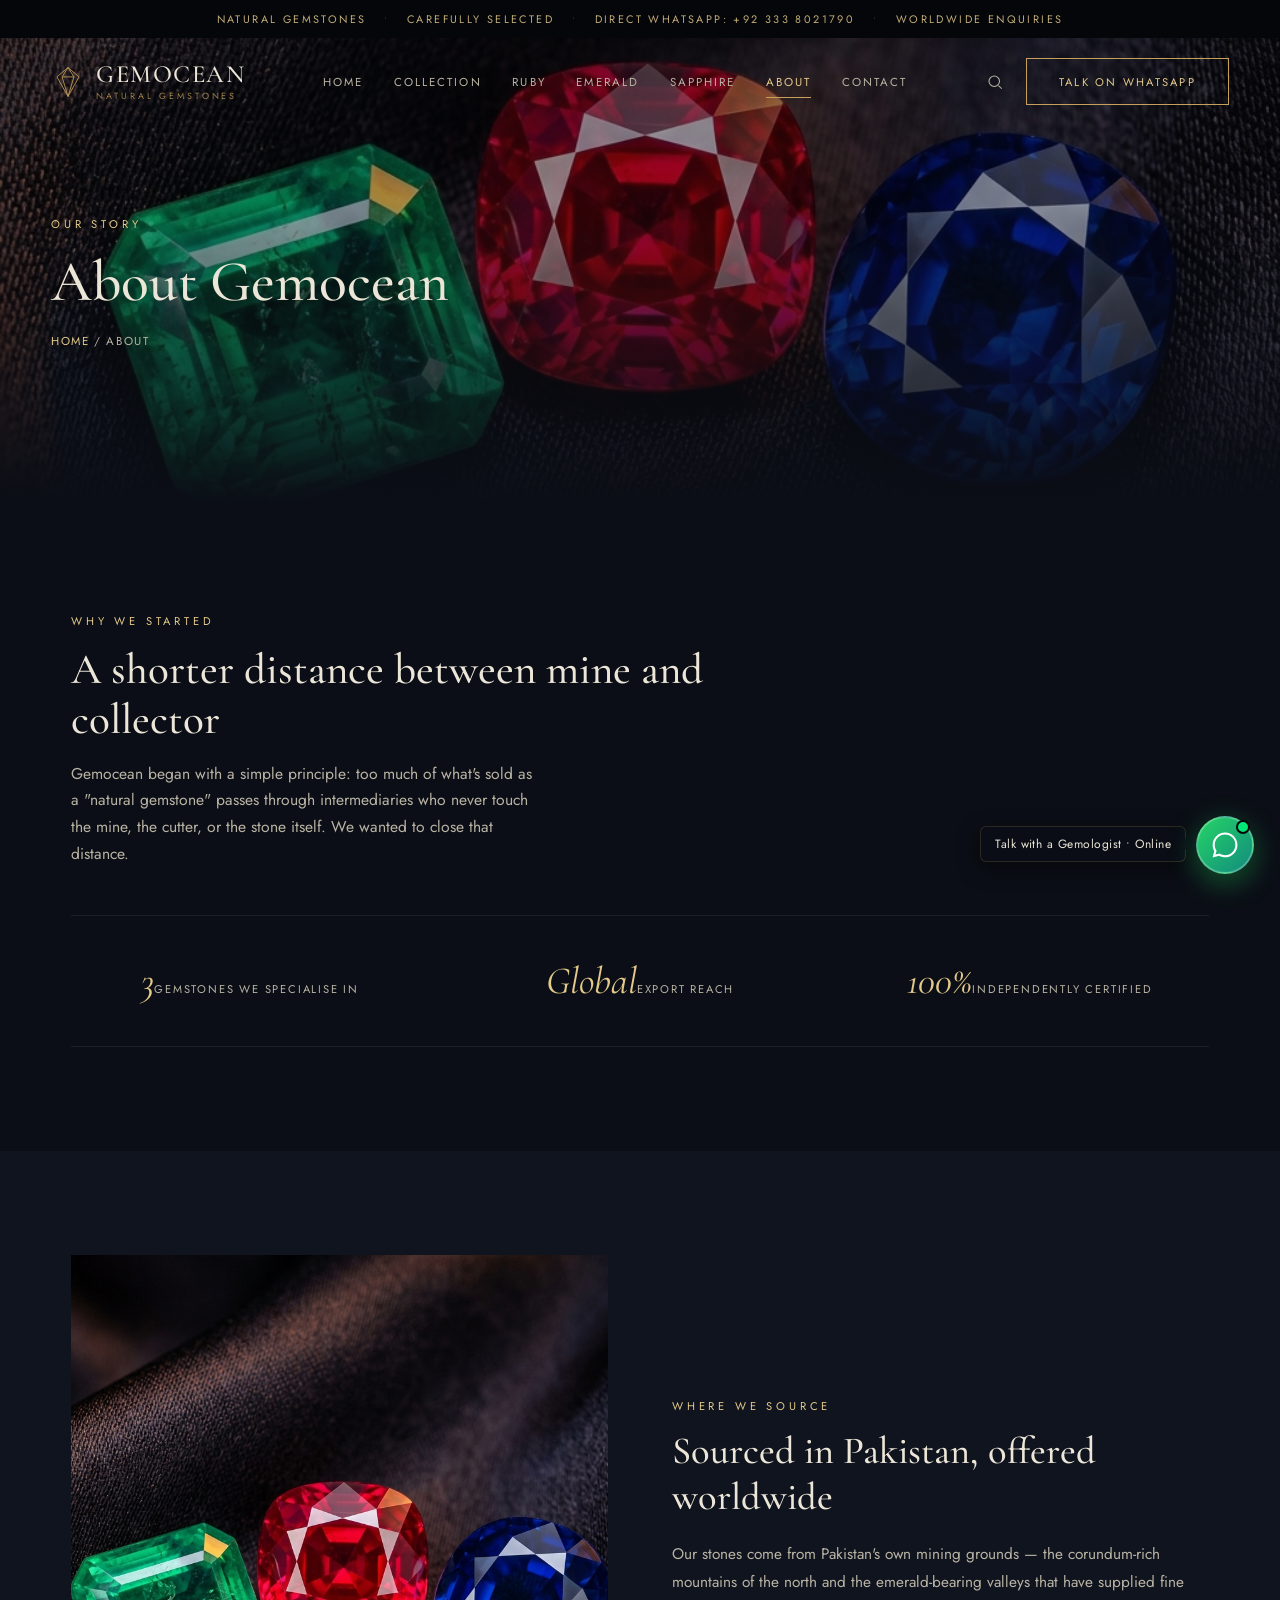
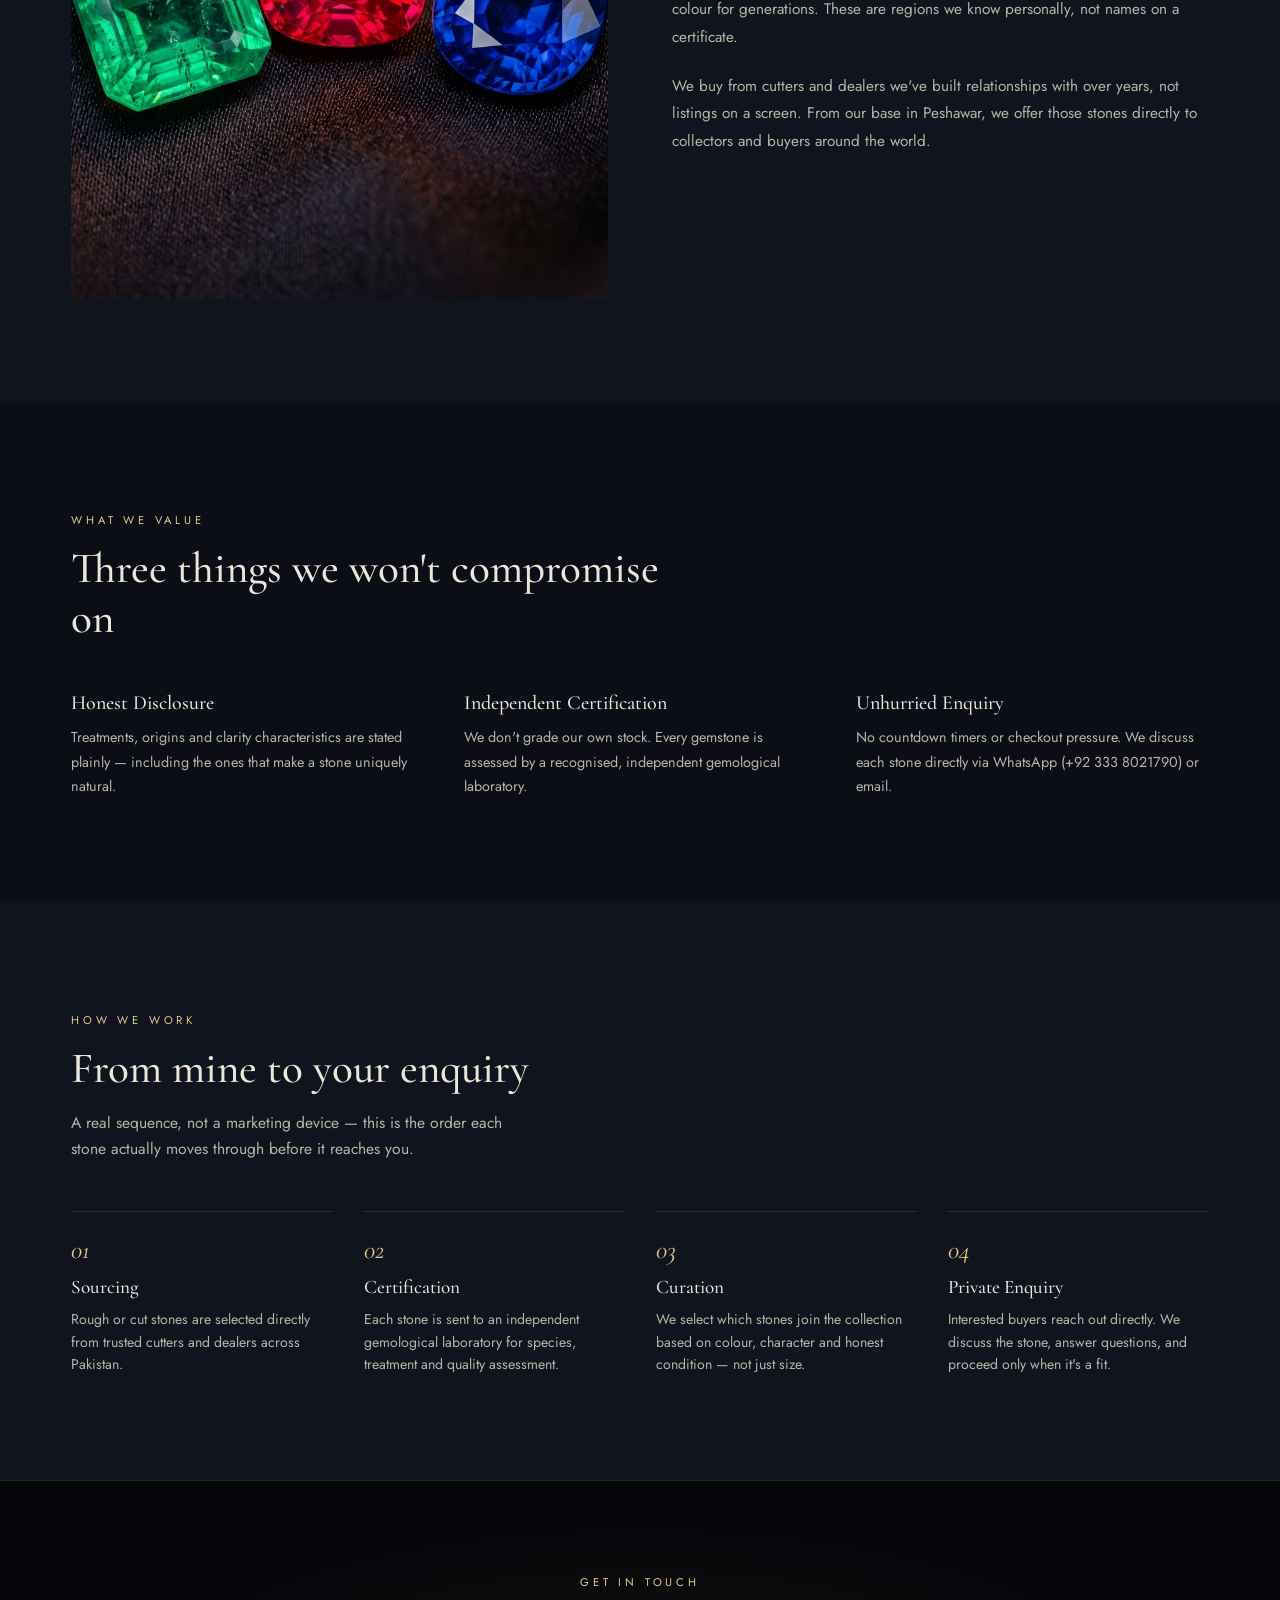
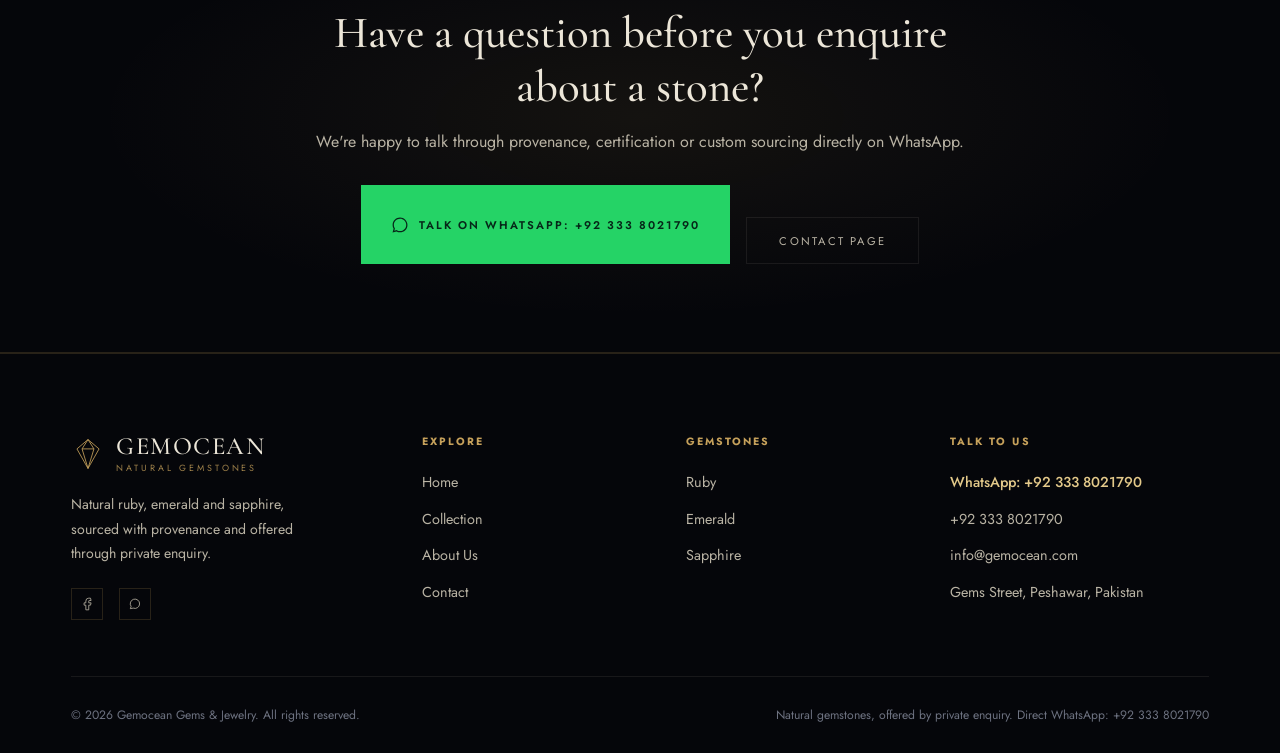
==== commit ba3b0191: "Optimize search and SEO, enhance speed and reliability with Service Worker, and integrate WhatsApp +" ====
--- a/about.html
+++ b/about.html
@@ -3,13 +3,23 @@
 <head>
 <meta charset="UTF-8">
 <meta name="viewport" content="width=device-width, initial-scale=1.0">
-<title>About Us | Gemocean</title>
-<meta name="description" content="How Gemocean sources, certifies and offers natural ruby, emerald and sapphire.">
+<title>About Us | Gemocean — Natural Gemstone Heritage &amp; Provenance</title>
+<meta name="description" content="Learn how Gemocean sources, certifies and offers natural ruby, emerald and sapphire directly from Pakistan and trusted global mining grounds. Contact on WhatsApp +923338021790.">
+<meta name="keywords" content="about gemocean, gemstone dealer peshawar, natural ruby sourcing, swat emerald provenance, certified gemstones pakistan">
 <link rel="canonical" href="https://www.gemocean.com/about.html">
+
+<!-- Resource Hints & Performance -->
+<link rel="preconnect" href="https://fonts.googleapis.com">
+<link rel="preconnect" href="https://fonts.gstatic.com" crossorigin>
+<link rel="preconnect" href="https://wa.me">
+<link rel="dns-prefetch" href="https://wa.me">
+<link rel="dns-prefetch" href="https://api.whatsapp.com">
+<link href="https://fonts.googleapis.com/css2?family=Cormorant+Garamond:ital,wght@0,400;0,500;0,600;1,400&family=Jost:wght@300;400;500;600&display=swap" rel="stylesheet">
+<link rel="stylesheet" href="css/style.css">
 
 <!-- Open Graph -->
 <meta property="og:type" content="website">
-<meta property="og:title" content="About Us | Gemocean">
+<meta property="og:title" content="About Us | Gemocean — Natural Gemstone Provenance">
 <meta property="og:description" content="How Gemocean sources, certifies and offers natural ruby, emerald and sapphire.">
 <meta property="og:url" content="https://www.gemocean.com/about.html">
 <meta property="og:image" content="https://www.gemocean.com/assets/collection-trio.jpg">
@@ -17,48 +27,45 @@
 
 <!-- Twitter Card -->
 <meta name="twitter:card" content="summary_large_image">
-<meta name="twitter:title" content="About Us | Gemocean">
+<meta name="twitter:title" content="About Us | Gemocean — Natural Gemstones">
 <meta name="twitter:description" content="How Gemocean sources, certifies and offers natural ruby, emerald and sapphire.">
 <meta name="twitter:image" content="https://www.gemocean.com/assets/collection-trio.jpg">
 
 <!-- Structured Data -->
 <script type="application/ld+json">
 {
-    "@context": "https://schema.org",
-    "@type": "Organization",
-    "name": "Gemocean",
-    "url": "https://www.gemocean.com/index.html",
-    "logo": "https://www.gemocean.com/assets/sapphire.jpg",
-    "description": "Gemocean curates natural ruby, emerald and sapphire, sourced with provenance and offered through private enquiry.",
-    "address": {
-      "@type": "PostalAddress",
-      "streetAddress": "Gems Street",
-      "addressLocality": "Peshawar",
-      "addressCountry": "PK"
+  "@context": "https://schema.org",
+  "@graph": [
+    {
+      "@type": "AboutPage",
+      "@id": "https://www.gemocean.com/about.html#about",
+      "url": "https://www.gemocean.com/about.html",
+      "name": "About Gemocean",
+      "description": "How Gemocean sources, certifies and curates natural ruby, emerald and sapphire with provenance.",
+      "breadcrumb": {
+        "@type": "BreadcrumbList",
+        "itemListElement": [
+          {"@type":"ListItem","position":1,"name":"Home","item":"https://www.gemocean.com/index.html"},
+          {"@type":"ListItem","position":2,"name":"About","item":"https://www.gemocean.com/about.html"}
+        ]
+      }
     },
-    "contactPoint": {
-      "@type": "ContactPoint",
+    {
+      "@type": "JewelryStore",
+      "@id": "https://www.gemocean.com/#organization",
+      "name": "Gemocean",
       "telephone": "+92-333-8021790",
-      "email": "info@gemocean.com",
-      "contactType": "customer service",
-      "areaServed": "Worldwide"
+      "url": "https://www.gemocean.com/",
+      "address": {
+        "@type": "PostalAddress",
+        "streetAddress": "Gems Street",
+        "addressLocality": "Peshawar",
+        "addressCountry": "PK"
+      }
     }
-  }
+  ]
+}
 </script>
-<script type="application/ld+json">
-{
-    "@context": "https://schema.org",
-    "@type": "BreadcrumbList",
-    "itemListElement": [
-      {"@type":"ListItem","position":1,"name":"Home","item":"https://www.gemocean.com/index.html"},
-      {"@type":"ListItem","position":2,"name":"About","item":"https://www.gemocean.com/about.html"}
-    ]
-  }
-</script>
-<link rel="preconnect" href="https://fonts.googleapis.com">
-<link rel="preconnect" href="https://fonts.gstatic.com" crossorigin>
-<link href="https://fonts.googleapis.com/css2?family=Cormorant+Garamond:ital,wght@0,400;0,500;0,600;1,400&family=Jost:wght@300;400;500;600&display=swap" rel="stylesheet">
-<link rel="stylesheet" href="css/style.css">
 </head>
 <body data-page="about">
 
@@ -67,11 +74,12 @@
     <div class="topbar-track">
       <span>Natural Gemstones</span><span class="dot">•</span>
       <span>Carefully Selected</span><span class="dot">•</span>
+      <span>Direct WhatsApp: +92 333 8021790</span><span class="dot">•</span>
       <span>Worldwide Enquiries</span>
     </div>
   </div>
   <nav class="mainnav">
-    <a href="index.html" class="brand">
+    <a href="index.html" class="brand" aria-label="Gemocean Home">
       <svg class="brand-mark" viewBox="0 0 40 40" fill="none" xmlns="http://www.w3.org/2000/svg">
         <path d="M20 3 L33 14 L20 37 L7 14 Z" stroke="#c6a15b" stroke-width="1" fill="none"/>
         <path d="M13 14 L27 14" stroke="#c6a15b" stroke-width="1"/>
@@ -93,17 +101,21 @@
       <a href="contact.html" data-nav="contact">Contact</a>
     </div>
     <div class="nav-actions">
-      <button class="icon-btn search-desktop" aria-label="Search">
+      <button class="icon-btn search-desktop" aria-label="Search gemstones (Ctrl+K)" title="Search gemstones (Ctrl+K)">
         <svg viewBox="0 0 24 24" fill="none" stroke="currentColor" stroke-width="1.4"><circle cx="11" cy="11" r="7"/><path d="M21 21l-4.3-4.3"/></svg>
       </button>
-      <a href="contact.html" class="btn">Enquire Now</a>
-      <button class="hamburger" id="hamburgerBtn" aria-label="Open menu"><span></span><span></span><span></span></button>
+      <a href="https://wa.me/923338021790?text=Hello%20Gemocean%2C%20I%20would%20like%20to%20learn%20more%20about%20your%20gemstone%20sourcing." target="_blank" rel="noopener" class="btn">Talk on WhatsApp</a>
+      <button class="hamburger" id="hamburgerBtn" aria-label="Open navigation menu"><span></span><span></span><span></span></button>
     </div>
   </nav>
 </header>
 
 <div class="scrim" id="scrim"></div>
 <div class="mobile-panel" id="mobilePanel">
+  <button class="btn ghost" style="width:100%; margin-bottom:1.5rem; text-align:left; display:flex; align-items:center; gap:0.6rem;" data-search-trigger>
+    <svg width="16" height="16" viewBox="0 0 24 24" fill="none" stroke="currentColor" stroke-width="1.6"><circle cx="11" cy="11" r="7"/><path d="M21 21l-4.3-4.3"/></svg>
+    Search Gemstones...
+  </button>
   <a href="index.html" data-nav="home">Home</a>
   <a href="collection.html" data-nav="collection">Collection</a>
   <a href="ruby.html" data-nav="ruby">Ruby</a>
@@ -111,11 +123,14 @@
   <a href="sapphire.html" data-nav="sapphire">Sapphire</a>
   <a href="about.html" data-nav="about">About</a>
   <a href="contact.html" data-nav="contact">Contact</a>
-  <a href="contact.html" class="btn">Enquire Now</a>
+  <a href="https://wa.me/923338021790?text=Hello%20Gemocean%2C%20I%20would%20like%20to%20speak%20with%20a%20gemologist." target="_blank" rel="noopener" class="btn-whatsapp-solid" style="margin-top:1.5rem; text-align:center;">
+    <svg viewBox="0 0 24 24"><path d="M12.04 2C6.58 2 2.13 6.45 2.13 11.91C2.13 13.66 2.59 15.36 3.45 16.86L2.05 22L7.3 20.63C8.75 21.41 10.38 21.83 12.04 21.83C17.5 21.83 21.95 17.38 21.95 11.92C21.95 9.27 20.92 6.78 19.05 4.91C17.18 3.04 14.69 2 12.04 2M12.05 3.67C14.25 3.67 16.31 4.53 17.87 6.09C19.42 7.65 20.28 9.72 20.28 11.92C20.28 16.46 16.58 20.15 12.04 20.15C10.56 20.15 9.11 19.76 7.85 19.01L7.55 18.83L4.43 19.65L5.26 16.61L5.06 16.29C4.24 14.99 3.8 13.47 3.8 11.91C3.81 7.37 7.5 3.67 12.05 3.67Z"/></svg>
+    Chat: +92 333 8021790
+  </a>
 </div>
 
 <section class="page-hero">
-  <div class="page-hero-bg" style="background-image:url('assets/collection-trio.jpg');"></div>
+  <div class="page-hero-bg" style="background-image:url('assets/collection-trio.jpg');" fetchpriority="high"></div>
   <div class="page-hero-content">
     <span class="eyebrow">Our Story</span>
     <h1>About Gemocean</h1>
@@ -128,7 +143,7 @@
     <div class="section-head reveal">
       <span class="eyebrow">Why We Started</span>
       <h2>A shorter distance between mine and collector</h2>
-      <p>Gemocean began with a simple frustration: too much of what's sold as a "natural gemstone" passes through hands that never touch the mine, the cutter, or the stone itself. We wanted to close that distance.</p>
+      <p>Gemocean began with a simple principle: too much of what's sold as a "natural gemstone" passes through intermediaries who never touch the mine, the cutter, or the stone itself. We wanted to close that distance.</p>
     </div>
 
     <div class="stat-row reveal">
@@ -142,12 +157,12 @@
 <section class="section-alt">
   <div class="wrap">
     <div class="split reveal">
-      <img src="assets/collection-trio.jpg" alt="Ruby, emerald and sapphire together on dark fabric">
+      <img src="assets/collection-trio.jpg" alt="Ruby, emerald and sapphire gemstones together" loading="lazy" decoding="async" width="600" height="720">
       <div class="text">
         <span class="eyebrow">Where We Source</span>
         <h2>Sourced in Pakistan, offered worldwide</h2>
         <p>Our stones come from Pakistan's own mining grounds — the corundum-rich mountains of the north and the emerald-bearing valleys that have supplied fine colour for generations. These are regions we know personally, not names on a certificate.</p>
-        <p>We buy from cutters and dealers we've built relationships with over years, not marketplaces we've never visited. From our base in Peshawar, we then offer those stones to collectors and buyers around the world.</p>
+        <p>We buy from cutters and dealers we've built relationships with over years, not listings on a screen. From our base in Peshawar, we offer those stones directly to collectors and buyers around the world.</p>
       </div>
     </div>
   </div>
@@ -162,7 +177,7 @@
     <ul class="values-list reveal">
       <li>
         <h3>Honest Disclosure</h3>
-        <p>Treatments, origins and clarity characteristics are stated plainly — including the ones that make a stone less than perfect.</p>
+        <p>Treatments, origins and clarity characteristics are stated plainly — including the ones that make a stone uniquely natural.</p>
       </li>
       <li>
         <h3>Independent Certification</h3>
@@ -170,7 +185,7 @@
       </li>
       <li>
         <h3>Unhurried Enquiry</h3>
-        <p>No countdown timers or "only 2 left" pressure. We'd rather you take the time a gemstone purchase deserves.</p>
+        <p>No countdown timers or checkout pressure. We discuss each stone directly via WhatsApp (+92 333 8021790) or email.</p>
       </li>
     </ul>
   </div>
@@ -212,8 +227,14 @@
   <div class="wrap">
     <span class="eyebrow">Get in Touch</span>
     <h2>Have a question before you enquire about a stone?</h2>
-    <p>We're happy to talk through provenance, certification or anything else on your mind.</p>
-    <a href="contact.html" class="btn">Contact Gemocean</a>
+    <p>We're happy to talk through provenance, certification or custom sourcing directly on WhatsApp.</p>
+    <div style="display:flex; justify-content:center; gap:1rem; flex-wrap:wrap; margin-top:2rem;">
+      <a href="https://wa.me/923338021790?text=Hello%20Gemocean%2C%20I%20have%20a%20question%20about%20your%20gemstone%20sourcing." target="_blank" rel="noopener" class="btn-whatsapp-solid">
+        <svg viewBox="0 0 24 24"><path d="M12.04 2C6.58 2 2.13 6.45 2.13 11.91C2.13 13.66 2.59 15.36 3.45 16.86L2.05 22L7.3 20.63C8.75 21.41 10.38 21.83 12.04 21.83C17.5 21.83 21.95 17.38 21.95 11.92C21.95 9.27 20.92 6.78 19.05 4.91C17.18 3.04 14.69 2 12.04 2M12.05 3.67C14.25 3.67 16.31 4.53 17.87 6.09C19.42 7.65 20.28 9.72 20.28 11.92C20.28 16.46 16.58 20.15 12.04 20.15C10.56 20.15 9.11 19.76 7.85 19.01L7.55 18.83L4.43 19.65L5.26 16.61L5.06 16.29C4.24 14.99 3.8 13.47 3.8 11.91C3.81 7.37 7.5 3.67 12.05 3.67Z"/></svg>
+        Talk on WhatsApp: +92 333 8021790
+      </a>
+      <a href="contact.html" class="btn ghost">Contact Page</a>
+    </div>
   </div>
 </section>
 
@@ -235,8 +256,8 @@
         </a>
         <p>Natural ruby, emerald and sapphire, sourced with provenance and offered through private enquiry.</p>
         <div class="footer-social">
-          <a href="https://facebook.com/GEMS4U2020" aria-label="Gemocean on Facebook"><svg viewBox="0 0 24 24" fill="none" stroke="currentColor" stroke-width="1.4"><path d="M18 2h-3a5 5 0 0 0-5 5v3H7v4h3v8h5v-8h3l1-4h-4V7a1 1 0 0 1 1-1h3z"/></svg></a>
-          <a href="https://wa.me/923338021790" target="_blank" rel="noopener" aria-label="Gemocean on WhatsApp"><svg viewBox="0 0 24 24" fill="none" stroke="currentColor" stroke-width="1.4"><path d="M4 20l1.3-3.9A8 8 0 1 1 8.9 19L4 20z"/></svg></a>
+          <a href="https://facebook.com/GEMS4U2020" target="_blank" rel="noopener" aria-label="Gemocean on Facebook"><svg viewBox="0 0 24 24" fill="none" stroke="currentColor" stroke-width="1.4"><path d="M18 2h-3a5 5 0 0 0-5 5v3H7v4h3v8h5v-8h3l1-4h-4V7a1 1 0 0 1 1-1h3z"/></svg></a>
+          <a href="https://wa.me/923338021790" target="_blank" rel="noopener" aria-label="Chat with Gemocean on WhatsApp (+923338021790)"><svg viewBox="0 0 24 24" fill="none" stroke="currentColor" stroke-width="1.4"><path d="M4 20l1.3-3.9A8 8 0 1 1 8.9 19L4 20z"/></svg></a>
         </div>
       </div>
       <div class="footer-col">
@@ -257,8 +278,9 @@
         </ul>
       </div>
       <div class="footer-col">
-        <h4>Contact</h4>
+        <h4>Talk to Us</h4>
         <ul>
+          <li><a href="https://wa.me/923338021790" target="_blank" rel="noopener" style="color:var(--gold-soft); font-weight:500;">WhatsApp: +92 333 8021790</a></li>
           <li><a href="tel:+923338021790">+92 333 8021790</a></li>
           <li><a href="mailto:info@gemocean.com">info@gemocean.com</a></li>
           <li><a href="contact.html">Gems Street, Peshawar, Pakistan</a></li>
@@ -267,10 +289,88 @@
     </div>
     <div class="footer-bottom">
       <span>© 2026 Gemocean Gems &amp; Jewelry. All rights reserved.</span>
-      <span>Natural gemstones, offered by private enquiry.</span>
+      <span>Natural gemstones, offered by private enquiry. Direct WhatsApp: +92 333 8021790</span>
     </div>
   </div>
 </footer>
+
+<!-- ============ LIVE SEARCH MODAL ============ -->
+<div class="search-modal-backdrop" id="searchModalBackdrop" role="dialog" aria-modal="true" aria-label="Search gemstones and collection">
+  <div class="search-modal">
+    <div class="search-bar">
+      <svg class="search-bar-icon" viewBox="0 0 24 24" fill="none" stroke="currentColor" stroke-width="1.8"><circle cx="11" cy="11" r="7"/><path d="M21 21l-4.3-4.3"/></svg>
+      <input type="text" id="searchInput" class="search-input" placeholder="Search ruby, emerald, sapphire, origin, cut..." autocomplete="off" spellcheck="false">
+      <button class="search-clear" id="searchClear" aria-label="Clear search text">✕</button>
+      <button class="search-close-btn" id="searchClose">ESC</button>
+    </div>
+    <div class="search-filters">
+      <button class="search-filter-chip active" data-filter="all">All</button>
+      <button class="search-filter-chip" data-filter="ruby">Ruby</button>
+      <button class="search-filter-chip" data-filter="emerald">Emerald</button>
+      <button class="search-filter-chip" data-filter="sapphire">Sapphire</button>
+      <button class="search-filter-chip active" data-filter="origins">Origins</button>
+      <button class="search-filter-chip active" data-filter="guides">Guides</button>
+    </div>
+    <ul class="search-results-list" id="searchResultsList">
+      <!-- Live Search Results loaded via JS -->
+    </ul>
+    <div class="search-footer">
+      <div class="search-kbd-group">
+        <span><span class="search-kbd">↑</span> <span class="search-kbd">↓</span> Navigate</span>
+        <span><span class="search-kbd">↵</span> Select</span>
+        <span><span class="search-kbd">ESC</span> Close</span>
+      </div>
+      <span>Instant Search</span>
+    </div>
+  </div>
+</div>
+
+<!-- ============ FLOATING WHATSAPP TALK WIDGET ============ -->
+<div class="whatsapp-float-container" id="whatsappFloatContainer">
+  <div class="whatsapp-tooltip">Talk with a Gemologist • Online</div>
+  
+  <div class="whatsapp-popup-card" id="whatsappPopupCard">
+    <div class="whatsapp-popup-header">
+      <div class="whatsapp-popup-header-info">
+        <div class="whatsapp-popup-avatar">G</div>
+        <div>
+          <div class="whatsapp-popup-title">Gemocean Specialist</div>
+          <div class="whatsapp-popup-status">Online • +92 333 8021790</div>
+        </div>
+      </div>
+      <button class="whatsapp-popup-close" id="whatsappPopupClose" aria-label="Close WhatsApp chat popup">✕</button>
+    </div>
+    <div class="whatsapp-popup-body">
+      <div class="whatsapp-popup-msg">
+        Have questions about our sourcing, certificates, or heritage? Talk with us directly:
+      </div>
+      <div class="whatsapp-popup-options">
+        <a href="#" class="whatsapp-quick-btn" data-wa-topic="certification">
+          <span>📜 Lab Reports &amp; Certification</span>
+          <svg viewBox="0 0 24 24" fill="none" stroke-width="2"><path d="M5 12h14M12 5l7 7-7 7"/></svg>
+        </a>
+        <a href="#" class="whatsapp-quick-btn" data-wa-topic="custom">
+          <span>💎 Bespoke Sourcing Enquiries</span>
+          <svg viewBox="0 0 24 24" fill="none" stroke-width="2"><path d="M5 12h14M12 5l7 7-7 7"/></svg>
+        </a>
+        <a href="#" class="whatsapp-quick-btn" data-wa-topic="general">
+          <span>💬 Talk with Gemologist</span>
+          <svg viewBox="0 0 24 24" fill="none" stroke-width="2"><path d="M5 12h14M12 5l7 7-7 7"/></svg>
+        </a>
+      </div>
+      <a href="https://wa.me/923338021790?text=Hello%20Gemocean%2C%20I%20would%20like%20to%20speak%20directly%20with%20a%20gemologist." target="_blank" rel="noopener" class="whatsapp-popup-direct">
+        <svg width="16" height="16" viewBox="0 0 24 24" fill="currentColor"><path d="M12.04 2C6.58 2 2.13 6.45 2.13 11.91C2.13 13.66 2.59 15.36 3.45 16.86L2.05 22L7.3 20.63C8.75 21.41 10.38 21.83 12.04 21.83C17.5 21.83 21.95 17.38 21.95 11.92C21.95 9.27 20.92 6.78 19.05 4.91C17.18 3.04 14.69 2 12.04 2M12.05 3.67C14.25 3.67 16.31 4.53 17.87 6.09C19.42 7.65 20.28 9.72 20.28 11.92C20.28 16.46 16.58 20.15 12.04 20.15C10.56 20.15 9.11 19.76 7.85 19.01L7.55 18.83L4.43 19.65L5.26 16.61L5.06 16.29C4.24 14.99 3.8 13.47 3.8 11.91C3.81 7.37 7.5 3.67 12.05 3.67Z"/></svg>
+        Open WhatsApp (+92 333 8021790)
+      </a>
+    </div>
+  </div>
+
+  <button class="whatsapp-float-btn" id="whatsappFloatBtn" aria-label="Talk with Gemologist on WhatsApp (+923338021790)">
+    <span class="whatsapp-pulse"></span>
+    <span class="whatsapp-badge-dot"></span>
+    <svg viewBox="0 0 24 24"><path d="M12.04 2C6.58 2 2.13 6.45 2.13 11.91C2.13 13.66 2.59 15.36 3.45 16.86L2.05 22L7.3 20.63C8.75 21.41 10.38 21.83 12.04 21.83C17.5 21.83 21.95 17.38 21.95 11.92C21.95 9.27 20.92 6.78 19.05 4.91C17.18 3.04 14.69 2 12.04 2M12.05 3.67C14.25 3.67 16.31 4.53 17.87 6.09C19.42 7.65 20.28 9.72 20.28 11.92C20.28 16.46 16.58 20.15 12.04 20.15C10.56 20.15 9.11 19.76 7.85 19.01L7.55 18.83L4.43 19.65L5.26 16.61L5.06 16.29C4.24 14.99 3.8 13.47 3.8 11.91C3.81 7.37 7.5 3.67 12.05 3.67Z"/></svg>
+  </button>
+</div>
 
 <script src="js/main.js"></script>
 </body>
--- a/css/style.css
+++ b/css/style.css
@@ -232,7 +232,7 @@
 
 @media (max-width:860px){
   .nav-links{ display:none; }
-  .icon-btn.search-desktop{ display:none; }
+  .icon-btn.search-desktop{ display:flex; }
   .hamburger{ display:block; }
   :root{ --nav-h:72px; --nav-h-scrolled:60px; }
   .brand-name{ font-size:1.28rem; }
@@ -622,3 +622,529 @@
    ========================================================================== */
 .reveal{ opacity:0; transform:translateY(18px); transition:opacity 700ms ease, transform 700ms ease; }
 .reveal.in{ opacity:1; transform:translateY(0); }
+
+/* ==========================================================================
+   ENHANCED WHATSAPP BUTTONS & ACTIONS
+   ========================================================================== */
+.btn-whatsapp-solid{
+  display:inline-flex; align-items:center; justify-content:center; gap:0.65rem;
+  border:1px solid #25d366;
+  background:#25d366;
+  color:#062618;
+  font-size:0.7rem; letter-spacing:0.18em; font-weight:600; text-transform:uppercase;
+  padding:0.9rem 1.8rem;
+  transition:background 260ms ease, transform 260ms ease, box-shadow 260ms ease;
+}
+.btn-whatsapp-solid:hover{
+  background:#20ba5a;
+  color:#02150d;
+  transform:translateY(-2px);
+  box-shadow:0 6px 24px -4px rgba(37,211,102,0.6);
+}
+.btn-whatsapp-solid svg{ width:18px; height:18px; fill:currentColor; }
+
+/* Floating WhatsApp live widget */
+.whatsapp-float-container{
+  position:fixed;
+  right:1.6rem;
+  bottom:1.6rem;
+  z-index:95;
+  display:flex;
+  flex-direction:column;
+  align-items:flex-end;
+  font-family:var(--sans);
+}
+
+.whatsapp-float-btn{
+  position:relative;
+  width:58px;
+  height:58px;
+  border-radius:50%;
+  background:linear-gradient(135deg, #25d366, #128c7e);
+  color:#fff;
+  display:flex;
+  align-items:center;
+  justify-content:center;
+  box-shadow:0 8px 28px rgba(37,211,102,0.4), 0 4px 12px rgba(0,0,0,0.5);
+  border:2px solid rgba(255,255,255,0.25);
+  cursor:pointer;
+  transition:transform 300ms cubic-bezier(.175,.885,.32,1.275), box-shadow 300ms ease;
+  outline:none;
+}
+.whatsapp-float-btn:hover{
+  transform:scale(1.08);
+  box-shadow:0 12px 34px rgba(37,211,102,0.6), 0 6px 16px rgba(0,0,0,0.6);
+}
+.whatsapp-float-btn svg{ width:30px; height:30px; fill:#fff; }
+
+.whatsapp-pulse{
+  position:absolute;
+  inset:-4px;
+  border-radius:50%;
+  border:2px solid #25d366;
+  opacity:0;
+  animation:waPulse 2.4s cubic-bezier(.215,.61,.355,1) infinite;
+  pointer-events:none;
+}
+@keyframes waPulse{
+  0%{ transform:scale(0.95); opacity:0.8; }
+  50%{ transform:scale(1.35); opacity:0; }
+  100%{ transform:scale(1.35); opacity:0; }
+}
+
+.whatsapp-badge-dot{
+  position:absolute;
+  top:2px;
+  right:2px;
+  width:14px;
+  height:14px;
+  background:#00e676;
+  border:2px solid var(--black);
+  border-radius:50%;
+}
+
+.whatsapp-tooltip{
+  position:absolute;
+  right:68px;
+  bottom:12px;
+  background:rgba(11,14,22,0.94);
+  backdrop-filter:blur(10px);
+  -webkit-backdrop-filter:blur(10px);
+  border:1px solid var(--hairline);
+  color:var(--ivory);
+  font-size:0.75rem;
+  letter-spacing:0.04em;
+  padding:0.5rem 0.9rem;
+  border-radius:6px;
+  white-space:nowrap;
+  box-shadow:0 6px 20px rgba(0,0,0,0.5);
+  pointer-events:none;
+  opacity:1;
+  transform:translateX(0);
+  transition:opacity 300ms ease, transform 300ms ease;
+}
+.whatsapp-tooltip::after{
+  content:'';
+  position:absolute;
+  right:-6px;
+  top:50%;
+  transform:translateY(-50%);
+  border-width:6px 0 6px 6px;
+  border-style:solid;
+  border-color:transparent transparent transparent rgba(11,14,22,0.94);
+}
+.whatsapp-float-container.popup-open .whatsapp-tooltip{
+  opacity:0;
+  transform:translateX(8px);
+}
+
+/* WhatsApp Quick-Inquire Popup Card */
+.whatsapp-popup-card{
+  position:absolute;
+  right:0;
+  bottom:74px;
+  width:min(90vw, 340px);
+  background:var(--navy-2);
+  border:1px solid var(--hairline);
+  border-radius:12px;
+  overflow:hidden;
+  box-shadow:0 16px 40px rgba(0,0,0,0.7), 0 0 0 1px rgba(198,161,91,0.15);
+  opacity:0;
+  transform:translateY(16px) scale(0.95);
+  pointer-events:none;
+  transition:opacity 280ms cubic-bezier(.2,.8,.2,1), transform 280ms cubic-bezier(.2,.8,.2,1);
+}
+.whatsapp-float-container.popup-open .whatsapp-popup-card{
+  opacity:1;
+  transform:translateY(0) scale(1);
+  pointer-events:auto;
+}
+
+.whatsapp-popup-header{
+  background:linear-gradient(135deg, #075e54, #128c7e);
+  color:#fff;
+  padding:1.1rem 1.2rem;
+  display:flex;
+  align-items:center;
+  justify-content:space-between;
+}
+.whatsapp-popup-header-info{ display:flex; align-items:center; gap:0.75rem; }
+.whatsapp-popup-avatar{
+  width:38px;
+  height:38px;
+  border-radius:50%;
+  background:var(--gold);
+  color:var(--black);
+  font-family:var(--serif);
+  font-weight:600;
+  font-size:1.1rem;
+  display:flex;
+  align-items:center;
+  justify-content:center;
+  border:2px solid rgba(255,255,255,0.4);
+}
+.whatsapp-popup-title{ font-size:0.92rem; font-weight:500; }
+.whatsapp-popup-status{ font-size:0.72rem; opacity:0.85; display:flex; align-items:center; gap:5px; }
+.whatsapp-popup-status::before{ content:''; width:6px; height:6px; background:#00e676; border-radius:50%; display:inline-block; }
+.whatsapp-popup-close{ background:none; border:none; color:#fff; opacity:0.7; font-size:1.2rem; line-height:1; cursor:pointer; }
+.whatsapp-popup-close:hover{ opacity:1; }
+
+.whatsapp-popup-body{ padding:1.1rem 1.2rem; background:var(--navy-3); }
+.whatsapp-popup-msg{
+  background:rgba(255,255,255,0.06);
+  border-radius:8px;
+  padding:0.75rem 0.9rem;
+  font-size:0.82rem;
+  line-height:1.5;
+  color:var(--ivory);
+  margin-bottom:1rem;
+  border-left:3px solid var(--gold);
+}
+.whatsapp-popup-options{ display:flex; flex-direction:column; gap:0.5rem; }
+.whatsapp-quick-btn{
+  display:flex;
+  align-items:center;
+  justify-content:space-between;
+  background:rgba(16,20,31,0.85);
+  border:1px solid var(--hairline-soft);
+  color:var(--ivory-dim);
+  font-size:0.78rem;
+  padding:0.65rem 0.85rem;
+  border-radius:6px;
+  text-decoration:none;
+  transition:background 200ms ease, border-color 200ms ease, color 200ms ease;
+}
+.whatsapp-quick-btn:hover{
+  background:var(--navy-2);
+  border-color:var(--gold);
+  color:var(--ivory);
+}
+.whatsapp-quick-btn span{ display:flex; align-items:center; gap:0.45rem; }
+.whatsapp-quick-btn svg{ width:12px; height:12px; stroke:var(--gold); }
+.whatsapp-popup-direct{
+  margin-top:0.85rem;
+  display:flex;
+  align-items:center;
+  justify-content:center;
+  gap:0.5rem;
+  background:#25d366;
+  color:#062618;
+  font-weight:600;
+  font-size:0.75rem;
+  letter-spacing:0.1em;
+  text-transform:uppercase;
+  padding:0.75rem 1rem;
+  border-radius:6px;
+  text-decoration:none;
+  transition:background 200ms ease;
+}
+.whatsapp-popup-direct:hover{ background:#20ba5a; }
+
+@media (max-width:600px){
+  .whatsapp-float-container{ right:1rem; bottom:1rem; }
+  .whatsapp-float-btn{ width:52px; height:52px; }
+  .whatsapp-float-btn svg{ width:26px; height:26px; }
+  .whatsapp-tooltip{ display:none; }
+  .whatsapp-popup-card{ right:0; bottom:64px; width:calc(100vw - 2rem); }
+}
+
+/* ==========================================================================
+   LIVE SEARCH MODAL & OVERLAY
+   ========================================================================== */
+.search-modal-backdrop{
+  position:fixed;
+  inset:0;
+  background:rgba(5,6,10,0.78);
+  backdrop-filter:blur(12px) saturate(160%);
+  -webkit-backdrop-filter:blur(12px) saturate(160%);
+  z-index:110;
+  opacity:0;
+  pointer-events:none;
+  transition:opacity 280ms ease;
+  display:flex;
+  align-items:flex-start;
+  justify-content:center;
+  padding:calc(var(--nav-h-scrolled) + 1.5rem) 1.25rem 2rem;
+}
+.search-modal-backdrop.open{
+  opacity:1;
+  pointer-events:auto;
+}
+
+.search-modal{
+  width:100%;
+  max-width:680px;
+  background:var(--navy-2);
+  border:1px solid var(--gold);
+  box-shadow:0 24px 60px rgba(0,0,0,0.85), 0 0 40px rgba(198,161,91,0.12);
+  border-radius:8px;
+  overflow:hidden;
+  transform:translateY(-16px) scale(0.98);
+  transition:transform 280ms cubic-bezier(.2,.8,.2,1);
+  display:flex;
+  flex-direction:column;
+  max-height:calc(100vh - var(--nav-h-scrolled) - 4rem);
+}
+.search-modal-backdrop.open .search-modal{
+  transform:translateY(0) scale(1);
+}
+
+.search-bar{
+  position:relative;
+  display:flex;
+  align-items:center;
+  padding:1.1rem 1.4rem;
+  border-bottom:1px solid var(--hairline);
+  background:var(--black);
+}
+.search-bar-icon{
+  width:20px;
+  height:20px;
+  color:var(--gold-soft);
+  margin-right:1rem;
+  flex-shrink:0;
+}
+.search-input{
+  flex:1;
+  background:transparent;
+  border:none;
+  color:var(--ivory);
+  font-family:var(--sans);
+  font-size:1.15rem;
+  outline:none;
+}
+.search-input::placeholder{
+  color:var(--slate);
+  font-weight:300;
+}
+.search-clear{
+  background:none;
+  border:none;
+  color:var(--ivory-dim);
+  font-size:1.1rem;
+  padding:0.2rem 0.5rem;
+  cursor:pointer;
+  display:none;
+}
+.search-clear.visible{ display:block; }
+.search-close-btn{
+  background:rgba(255,255,255,0.06);
+  border:1px solid var(--hairline-soft);
+  color:var(--ivory-dim);
+  font-size:0.68rem;
+  letter-spacing:0.1em;
+  padding:0.35rem 0.65rem;
+  border-radius:4px;
+  margin-left:0.8rem;
+  cursor:pointer;
+  transition:color 200ms ease, border-color 200ms ease;
+}
+.search-close-btn:hover{ color:var(--ivory); border-color:var(--gold); }
+
+.search-filters{
+  display:flex;
+  align-items:center;
+  gap:0.5rem;
+  padding:0.75rem 1.4rem;
+  border-bottom:1px solid var(--hairline-soft);
+  background:var(--navy);
+  overflow-x:auto;
+  scrollbar-width:none;
+}
+.search-filters::-webkit-scrollbar{ display:none; }
+.search-filter-chip{
+  background:transparent;
+  border:1px solid var(--hairline-soft);
+  color:var(--ivory-dim);
+  font-size:0.68rem;
+  letter-spacing:0.12em;
+  text-transform:uppercase;
+  padding:0.35rem 0.75rem;
+  border-radius:20px;
+  cursor:pointer;
+  white-space:nowrap;
+  transition:all 200ms ease;
+}
+.search-filter-chip:hover{
+  color:var(--ivory);
+  border-color:var(--gold-soft);
+}
+.search-filter-chip.active{
+  background:var(--gold);
+  color:var(--black);
+  border-color:var(--gold);
+  font-weight:500;
+}
+
+.search-results-list{
+  overflow-y:auto;
+  padding:0.75rem;
+  max-height:420px;
+  list-style:none;
+}
+.search-result-card{
+  display:flex;
+  align-items:center;
+  gap:1.1rem;
+  padding:0.85rem 1rem;
+  border-radius:6px;
+  border:1px solid transparent;
+  text-decoration:none;
+  color:inherit;
+  transition:background 180ms ease, border-color 180ms ease, transform 180ms ease;
+  margin-bottom:0.4rem;
+}
+.search-result-card:hover, .search-result-card.selected{
+  background:rgba(198,161,91,0.08);
+  border-color:var(--hairline);
+  transform:translateX(4px);
+}
+.search-result-card.selected{
+  border-color:var(--gold);
+}
+.search-result-thumb{
+  width:54px;
+  height:54px;
+  border-radius:4px;
+  object-fit:cover;
+  border:1px solid var(--hairline-soft);
+  flex-shrink:0;
+}
+.search-result-thumb-placeholder{
+  width:54px;
+  height:54px;
+  border-radius:4px;
+  background:var(--navy-3);
+  border:1px solid var(--hairline-soft);
+  display:flex;
+  align-items:center;
+  justify-content:center;
+  color:var(--gold);
+  font-size:1.1rem;
+  flex-shrink:0;
+}
+.search-result-info{
+  flex:1;
+  min-width:0;
+}
+.search-result-header{
+  display:flex;
+  align-items:center;
+  justify-content:space-between;
+  gap:0.5rem;
+}
+.search-result-title{
+  font-family:var(--serif);
+  font-size:1.18rem;
+  font-weight:500;
+  color:var(--ivory);
+  white-space:nowrap;
+  overflow:hidden;
+  text-overflow:ellipsis;
+}
+.search-result-badge{
+  font-size:0.6rem;
+  letter-spacing:0.16em;
+  text-transform:uppercase;
+  padding:0.2rem 0.5rem;
+  border-radius:3px;
+  background:rgba(198,161,91,0.12);
+  color:var(--gold-soft);
+  border:1px solid var(--hairline);
+  white-space:nowrap;
+}
+.search-result-snippet{
+  font-size:0.8rem;
+  color:var(--ivory-dim);
+  margin-top:0.25rem;
+  line-height:1.4;
+  display:-webkit-box;
+  -webkit-line-clamp:2;
+  -webkit-box-orient:vertical;
+  overflow:hidden;
+}
+.search-highlight{
+  color:var(--gold-soft);
+  font-weight:600;
+  text-decoration:underline;
+}
+.search-result-action{
+  color:var(--gold-soft);
+  opacity:0;
+  transform:translateX(-6px);
+  transition:all 180ms ease;
+  flex-shrink:0;
+}
+.search-result-card:hover .search-result-action,
+.search-result-card.selected .search-result-action{
+  opacity:1;
+  transform:translateX(0);
+}
+
+.search-empty{
+  padding:3rem 1.5rem;
+  text-align:center;
+}
+.search-empty-icon{
+  width:40px;
+  height:40px;
+  color:var(--slate);
+  margin:0 auto 1rem;
+}
+.search-empty h3{
+  font-family:var(--serif);
+  font-size:1.3rem;
+  font-weight:500;
+  color:var(--ivory);
+  margin-bottom:0.5rem;
+}
+.search-empty p{
+  color:var(--ivory-dim);
+  font-size:0.88rem;
+  max-width:38ch;
+  margin:0 auto 1.5rem;
+}
+.search-quick-tags{
+  display:flex;
+  justify-content:center;
+  flex-wrap:wrap;
+  gap:0.5rem;
+}
+.search-quick-tag{
+  font-size:0.72rem;
+  color:var(--gold-soft);
+  background:rgba(198,161,91,0.08);
+  border:1px solid var(--hairline-soft);
+  padding:0.35rem 0.75rem;
+  border-radius:4px;
+  cursor:pointer;
+}
+.search-quick-tag:hover{
+  border-color:var(--gold);
+}
+
+.search-footer{
+  display:flex;
+  align-items:center;
+  justify-content:space-between;
+  padding:0.75rem 1.4rem;
+  background:var(--black);
+  border-top:1px solid var(--hairline-soft);
+  font-size:0.7rem;
+  color:var(--slate);
+}
+.search-kbd-group{
+  display:flex;
+  align-items:center;
+  gap:0.8rem;
+}
+.search-kbd{
+  background:rgba(255,255,255,0.08);
+  border:1px solid var(--hairline-soft);
+  border-radius:3px;
+  padding:0.1rem 0.35rem;
+  font-size:0.65rem;
+  color:var(--ivory-dim);
+  font-family:monospace;
+}
+
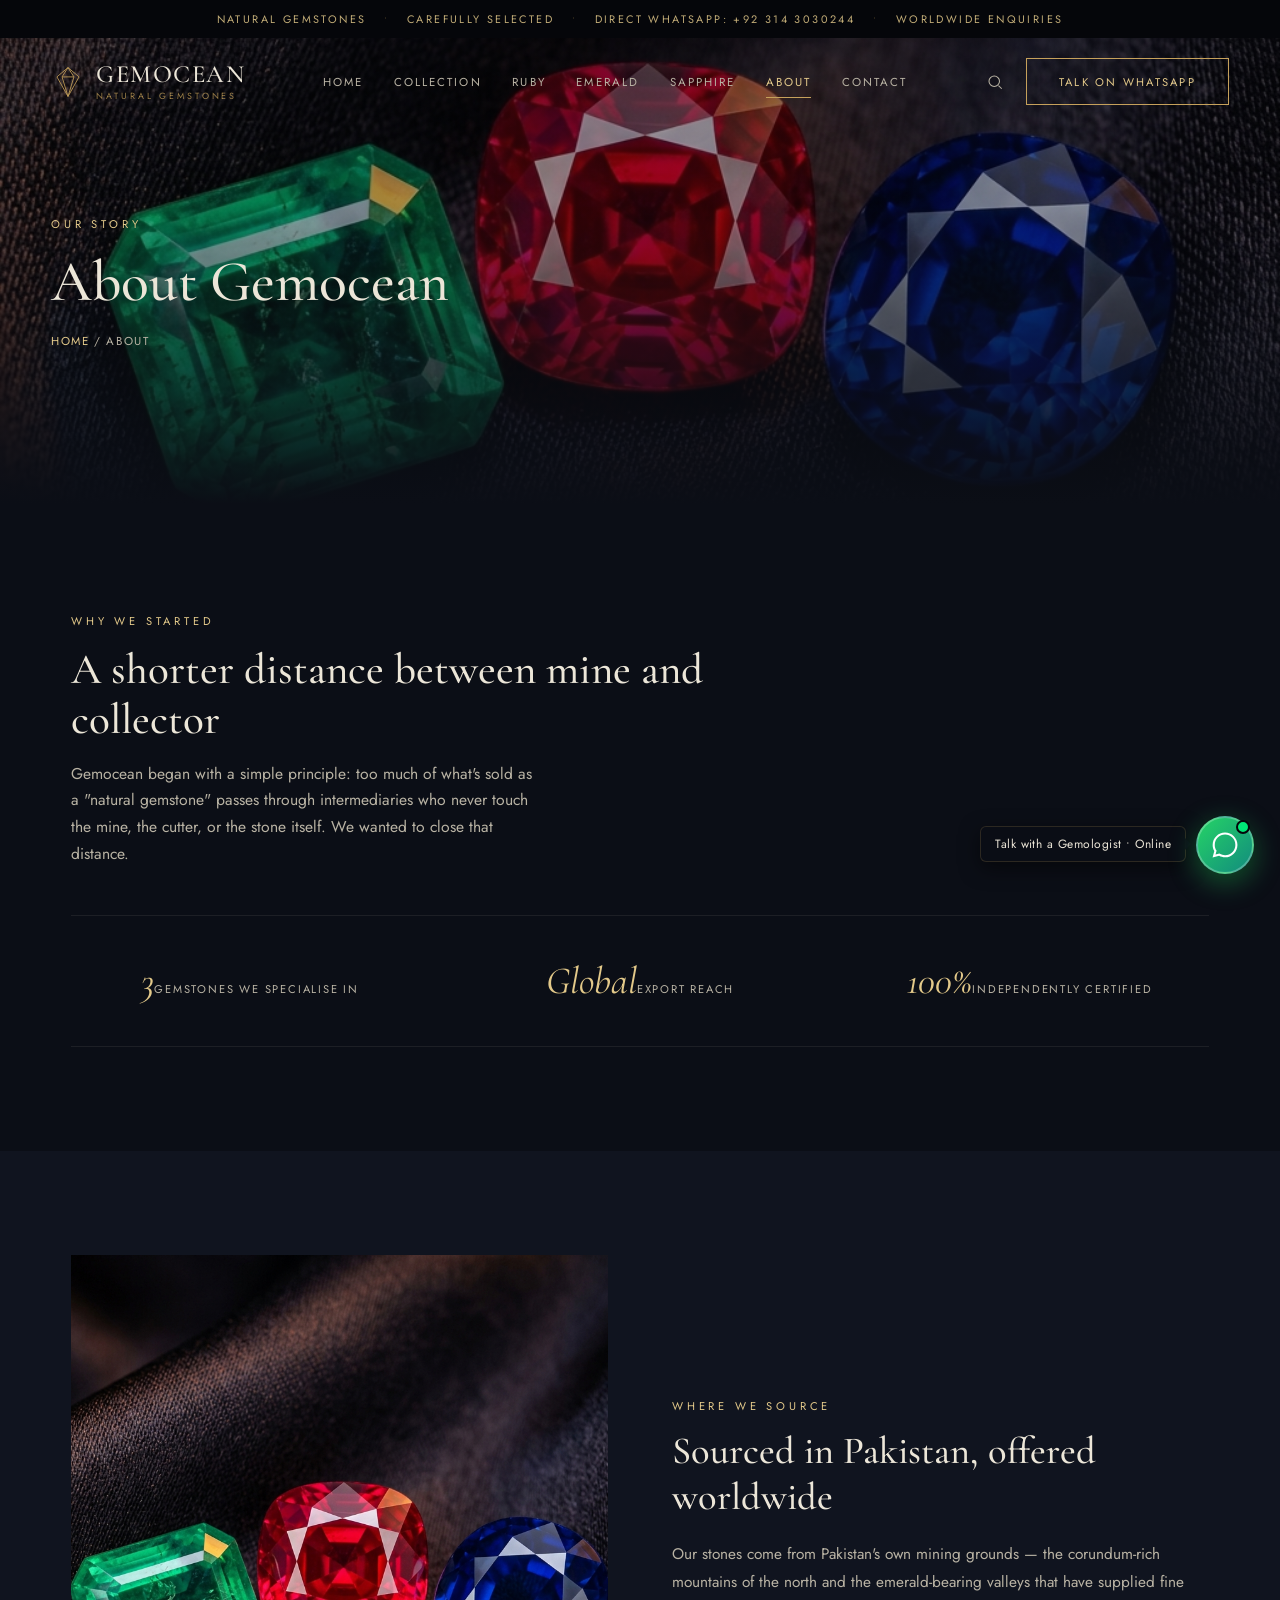
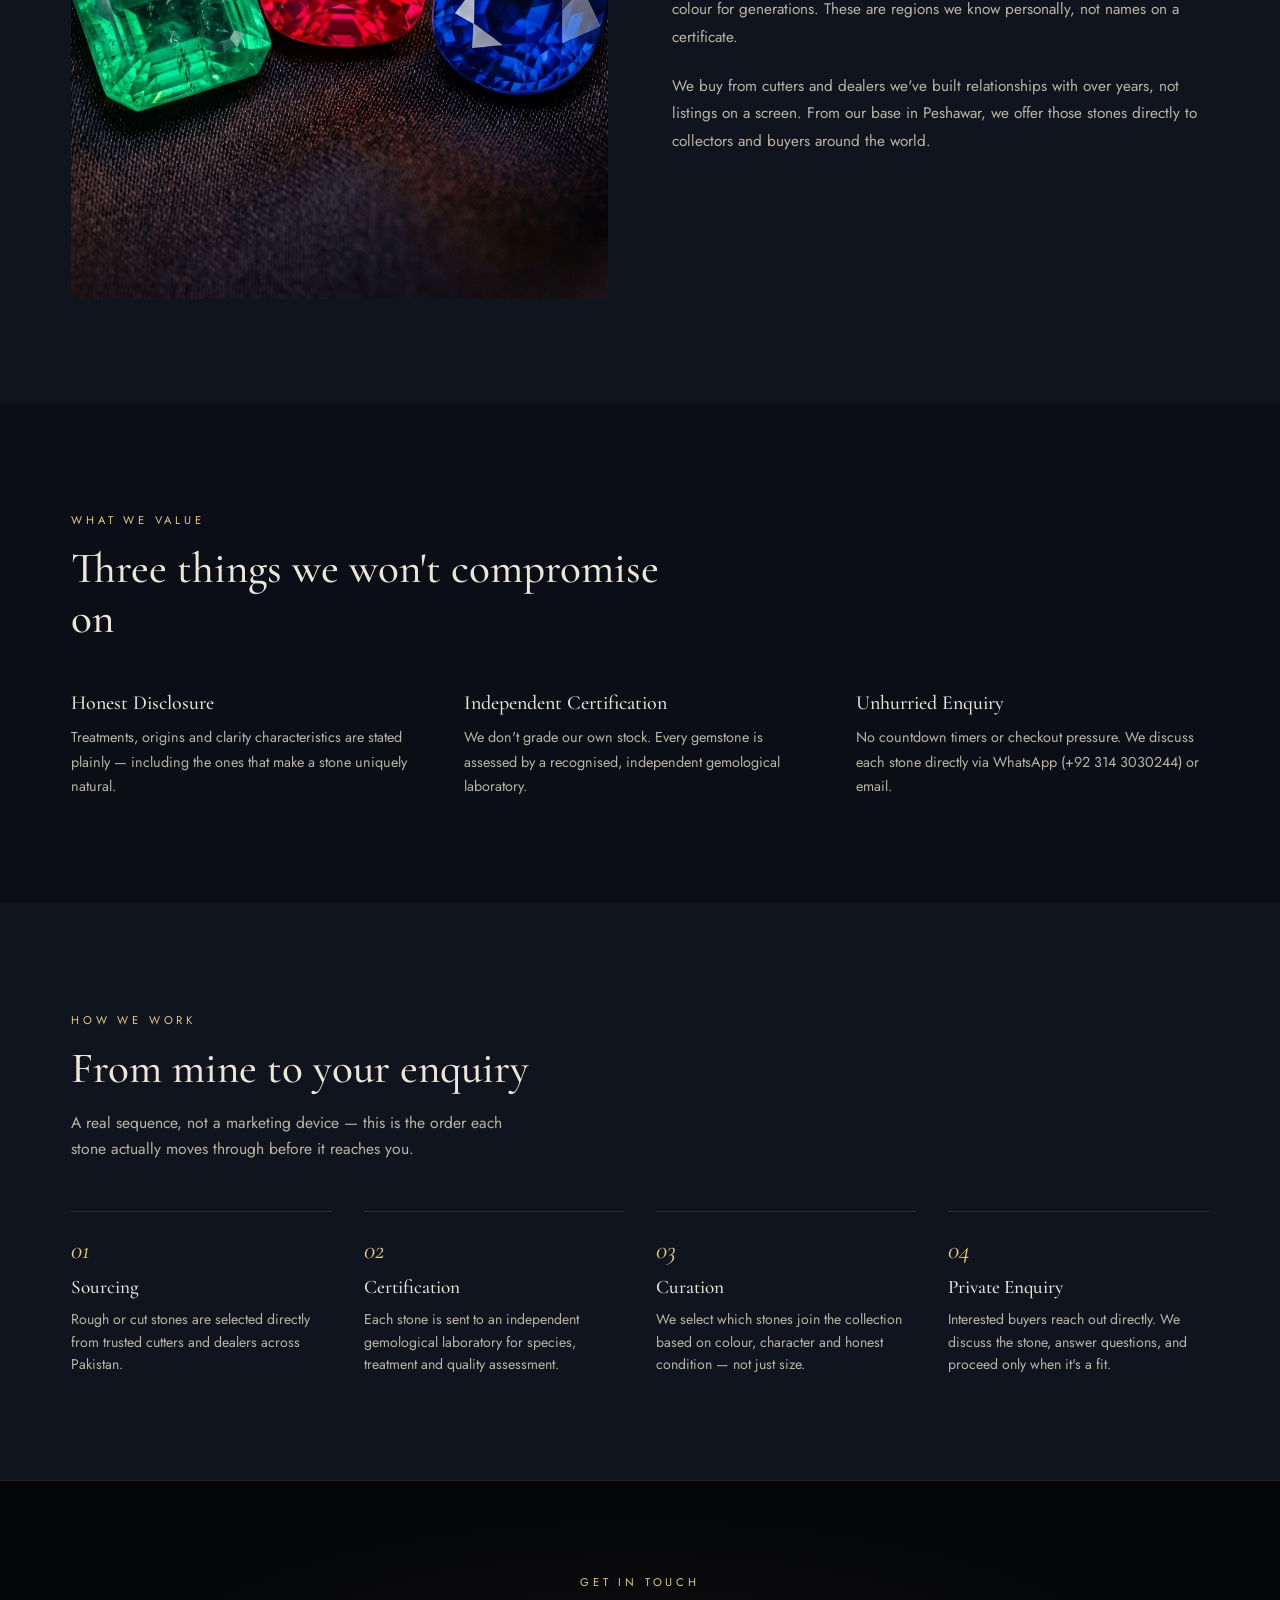
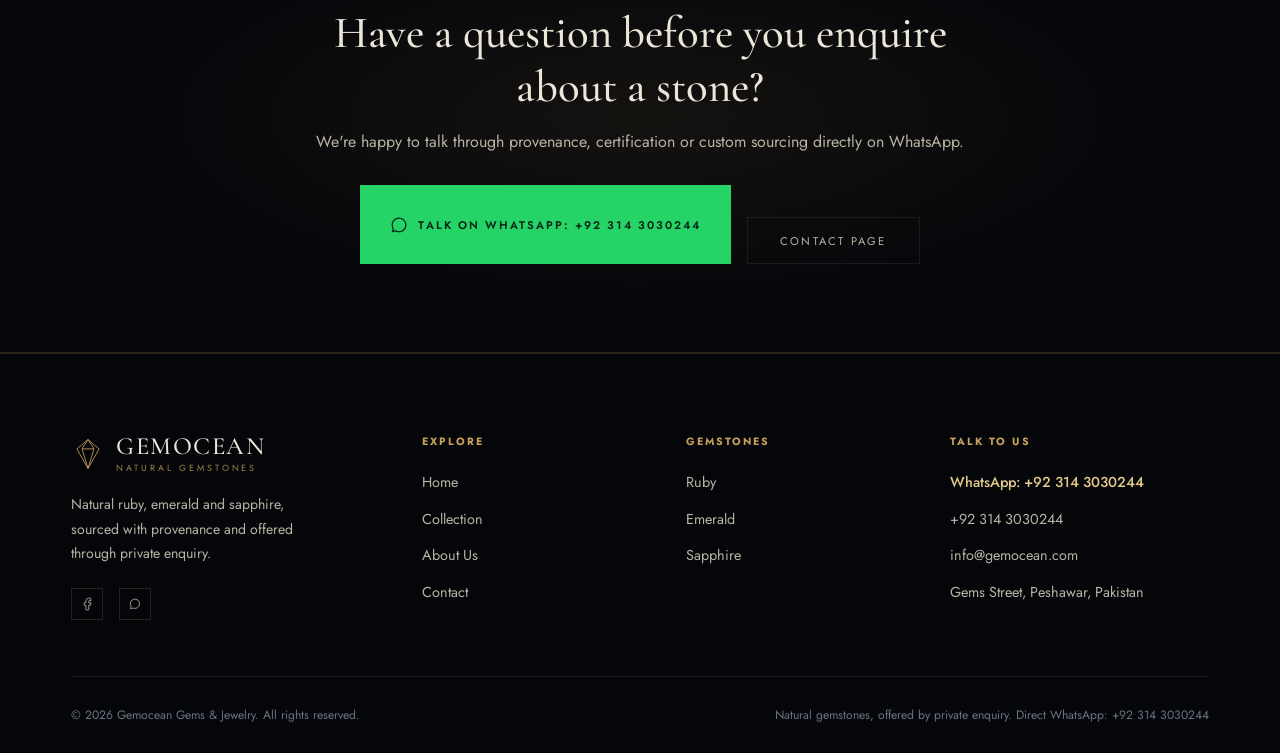
==== commit 61c7631b: "Update WhatsApp & contact phone number to +923143030244 across all pages, structured data, and widge" ====
--- a/about.html
+++ b/about.html
@@ -2,11 +2,21 @@
 <html lang="en">
 <head>
 <meta charset="UTF-8">
-<meta name="viewport" content="width=device-width, initial-scale=1.0">
+<meta name="viewport" content="width=device-width, initial-scale=1.0, viewport-fit=cover">
 <title>About Us | Gemocean — Natural Gemstone Heritage &amp; Provenance</title>
-<meta name="description" content="Learn how Gemocean sources, certifies and offers natural ruby, emerald and sapphire directly from Pakistan and trusted global mining grounds. Contact on WhatsApp +923338021790.">
+<meta name="description" content="Learn how Gemocean sources, certifies and offers natural ruby, emerald and sapphire directly from Pakistan and trusted global mining grounds. Contact on WhatsApp +923143030244.">
 <meta name="keywords" content="about gemocean, gemstone dealer peshawar, natural ruby sourcing, swat emerald provenance, certified gemstones pakistan">
 <link rel="canonical" href="https://www.gemocean.com/about.html">
+
+<!-- Favicons & Google Search Icons -->
+<link rel="icon" type="image/svg+xml" href="favicon.svg">
+<link rel="icon" type="image/png" sizes="48x48" href="favicon-48x48.png">
+<link rel="icon" type="image/png" sizes="32x32" href="favicon-32x32.png">
+<link rel="icon" type="image/png" sizes="16x16" href="favicon-16x16.png">
+<link rel="shortcut icon" href="favicon.ico">
+<link rel="apple-touch-icon" sizes="180x180" href="apple-touch-icon.png">
+<link rel="manifest" href="site.webmanifest">
+<meta name="theme-color" content="#0b0e16">
 
 <!-- Resource Hints & Performance -->
 <link rel="preconnect" href="https://fonts.googleapis.com">
@@ -54,7 +64,7 @@
       "@type": "JewelryStore",
       "@id": "https://www.gemocean.com/#organization",
       "name": "Gemocean",
-      "telephone": "+92-333-8021790",
+      "telephone": "+92-314-3030244",
       "url": "https://www.gemocean.com/",
       "address": {
         "@type": "PostalAddress",
@@ -74,7 +84,7 @@
     <div class="topbar-track">
       <span>Natural Gemstones</span><span class="dot">•</span>
       <span>Carefully Selected</span><span class="dot">•</span>
-      <span>Direct WhatsApp: +92 333 8021790</span><span class="dot">•</span>
+      <span>Direct WhatsApp: +92 314 3030244</span><span class="dot">•</span>
       <span>Worldwide Enquiries</span>
     </div>
   </div>
@@ -104,7 +114,7 @@
       <button class="icon-btn search-desktop" aria-label="Search gemstones (Ctrl+K)" title="Search gemstones (Ctrl+K)">
         <svg viewBox="0 0 24 24" fill="none" stroke="currentColor" stroke-width="1.4"><circle cx="11" cy="11" r="7"/><path d="M21 21l-4.3-4.3"/></svg>
       </button>
-      <a href="https://wa.me/923338021790?text=Hello%20Gemocean%2C%20I%20would%20like%20to%20learn%20more%20about%20your%20gemstone%20sourcing." target="_blank" rel="noopener" class="btn">Talk on WhatsApp</a>
+      <a href="https://wa.me/923143030244?text=Hello%20Gemocean%2C%20I%20would%20like%20to%20learn%20more%20about%20your%20gemstone%20sourcing." target="_blank" rel="noopener" class="btn">Talk on WhatsApp</a>
       <button class="hamburger" id="hamburgerBtn" aria-label="Open navigation menu"><span></span><span></span><span></span></button>
     </div>
   </nav>
@@ -123,9 +133,9 @@
   <a href="sapphire.html" data-nav="sapphire">Sapphire</a>
   <a href="about.html" data-nav="about">About</a>
   <a href="contact.html" data-nav="contact">Contact</a>
-  <a href="https://wa.me/923338021790?text=Hello%20Gemocean%2C%20I%20would%20like%20to%20speak%20with%20a%20gemologist." target="_blank" rel="noopener" class="btn-whatsapp-solid" style="margin-top:1.5rem; text-align:center;">
+  <a href="https://wa.me/923143030244?text=Hello%20Gemocean%2C%20I%20would%20like%20to%20speak%20with%20a%20gemologist." target="_blank" rel="noopener" class="btn-whatsapp-solid" style="margin-top:1.5rem; text-align:center;">
     <svg viewBox="0 0 24 24"><path d="M12.04 2C6.58 2 2.13 6.45 2.13 11.91C2.13 13.66 2.59 15.36 3.45 16.86L2.05 22L7.3 20.63C8.75 21.41 10.38 21.83 12.04 21.83C17.5 21.83 21.95 17.38 21.95 11.92C21.95 9.27 20.92 6.78 19.05 4.91C17.18 3.04 14.69 2 12.04 2M12.05 3.67C14.25 3.67 16.31 4.53 17.87 6.09C19.42 7.65 20.28 9.72 20.28 11.92C20.28 16.46 16.58 20.15 12.04 20.15C10.56 20.15 9.11 19.76 7.85 19.01L7.55 18.83L4.43 19.65L5.26 16.61L5.06 16.29C4.24 14.99 3.8 13.47 3.8 11.91C3.81 7.37 7.5 3.67 12.05 3.67Z"/></svg>
-    Chat: +92 333 8021790
+    Chat: +92 314 3030244
   </a>
 </div>
 
@@ -185,7 +195,7 @@
       </li>
       <li>
         <h3>Unhurried Enquiry</h3>
-        <p>No countdown timers or checkout pressure. We discuss each stone directly via WhatsApp (+92 333 8021790) or email.</p>
+        <p>No countdown timers or checkout pressure. We discuss each stone directly via WhatsApp (+92 314 3030244) or email.</p>
       </li>
     </ul>
   </div>
@@ -229,9 +239,9 @@
     <h2>Have a question before you enquire about a stone?</h2>
     <p>We're happy to talk through provenance, certification or custom sourcing directly on WhatsApp.</p>
     <div style="display:flex; justify-content:center; gap:1rem; flex-wrap:wrap; margin-top:2rem;">
-      <a href="https://wa.me/923338021790?text=Hello%20Gemocean%2C%20I%20have%20a%20question%20about%20your%20gemstone%20sourcing." target="_blank" rel="noopener" class="btn-whatsapp-solid">
+      <a href="https://wa.me/923143030244?text=Hello%20Gemocean%2C%20I%20have%20a%20question%20about%20your%20gemstone%20sourcing." target="_blank" rel="noopener" class="btn-whatsapp-solid">
         <svg viewBox="0 0 24 24"><path d="M12.04 2C6.58 2 2.13 6.45 2.13 11.91C2.13 13.66 2.59 15.36 3.45 16.86L2.05 22L7.3 20.63C8.75 21.41 10.38 21.83 12.04 21.83C17.5 21.83 21.95 17.38 21.95 11.92C21.95 9.27 20.92 6.78 19.05 4.91C17.18 3.04 14.69 2 12.04 2M12.05 3.67C14.25 3.67 16.31 4.53 17.87 6.09C19.42 7.65 20.28 9.72 20.28 11.92C20.28 16.46 16.58 20.15 12.04 20.15C10.56 20.15 9.11 19.76 7.85 19.01L7.55 18.83L4.43 19.65L5.26 16.61L5.06 16.29C4.24 14.99 3.8 13.47 3.8 11.91C3.81 7.37 7.5 3.67 12.05 3.67Z"/></svg>
-        Talk on WhatsApp: +92 333 8021790
+        Talk on WhatsApp: +92 314 3030244
       </a>
       <a href="contact.html" class="btn ghost">Contact Page</a>
     </div>
@@ -257,7 +267,7 @@
         <p>Natural ruby, emerald and sapphire, sourced with provenance and offered through private enquiry.</p>
         <div class="footer-social">
           <a href="https://facebook.com/GEMS4U2020" target="_blank" rel="noopener" aria-label="Gemocean on Facebook"><svg viewBox="0 0 24 24" fill="none" stroke="currentColor" stroke-width="1.4"><path d="M18 2h-3a5 5 0 0 0-5 5v3H7v4h3v8h5v-8h3l1-4h-4V7a1 1 0 0 1 1-1h3z"/></svg></a>
-          <a href="https://wa.me/923338021790" target="_blank" rel="noopener" aria-label="Chat with Gemocean on WhatsApp (+923338021790)"><svg viewBox="0 0 24 24" fill="none" stroke="currentColor" stroke-width="1.4"><path d="M4 20l1.3-3.9A8 8 0 1 1 8.9 19L4 20z"/></svg></a>
+          <a href="https://wa.me/923143030244" target="_blank" rel="noopener" aria-label="Chat with Gemocean on WhatsApp (+923143030244)"><svg viewBox="0 0 24 24" fill="none" stroke="currentColor" stroke-width="1.4"><path d="M4 20l1.3-3.9A8 8 0 1 1 8.9 19L4 20z"/></svg></a>
         </div>
       </div>
       <div class="footer-col">
@@ -280,8 +290,8 @@
       <div class="footer-col">
         <h4>Talk to Us</h4>
         <ul>
-          <li><a href="https://wa.me/923338021790" target="_blank" rel="noopener" style="color:var(--gold-soft); font-weight:500;">WhatsApp: +92 333 8021790</a></li>
-          <li><a href="tel:+923338021790">+92 333 8021790</a></li>
+          <li><a href="https://wa.me/923143030244" target="_blank" rel="noopener" style="color:var(--gold-soft); font-weight:500;">WhatsApp: +92 314 3030244</a></li>
+          <li><a href="tel:+923143030244">+92 314 3030244</a></li>
           <li><a href="mailto:info@gemocean.com">info@gemocean.com</a></li>
           <li><a href="contact.html">Gems Street, Peshawar, Pakistan</a></li>
         </ul>
@@ -289,7 +299,7 @@
     </div>
     <div class="footer-bottom">
       <span>© 2026 Gemocean Gems &amp; Jewelry. All rights reserved.</span>
-      <span>Natural gemstones, offered by private enquiry. Direct WhatsApp: +92 333 8021790</span>
+      <span>Natural gemstones, offered by private enquiry. Direct WhatsApp: +92 314 3030244</span>
     </div>
   </div>
 </footer>
@@ -335,7 +345,7 @@
         <div class="whatsapp-popup-avatar">G</div>
         <div>
           <div class="whatsapp-popup-title">Gemocean Specialist</div>
-          <div class="whatsapp-popup-status">Online • +92 333 8021790</div>
+          <div class="whatsapp-popup-status">Online • +92 314 3030244</div>
         </div>
       </div>
       <button class="whatsapp-popup-close" id="whatsappPopupClose" aria-label="Close WhatsApp chat popup">✕</button>
@@ -358,14 +368,14 @@
           <svg viewBox="0 0 24 24" fill="none" stroke-width="2"><path d="M5 12h14M12 5l7 7-7 7"/></svg>
         </a>
       </div>
-      <a href="https://wa.me/923338021790?text=Hello%20Gemocean%2C%20I%20would%20like%20to%20speak%20directly%20with%20a%20gemologist." target="_blank" rel="noopener" class="whatsapp-popup-direct">
+      <a href="https://wa.me/923143030244?text=Hello%20Gemocean%2C%20I%20would%20like%20to%20speak%20directly%20with%20a%20gemologist." target="_blank" rel="noopener" class="whatsapp-popup-direct">
         <svg width="16" height="16" viewBox="0 0 24 24" fill="currentColor"><path d="M12.04 2C6.58 2 2.13 6.45 2.13 11.91C2.13 13.66 2.59 15.36 3.45 16.86L2.05 22L7.3 20.63C8.75 21.41 10.38 21.83 12.04 21.83C17.5 21.83 21.95 17.38 21.95 11.92C21.95 9.27 20.92 6.78 19.05 4.91C17.18 3.04 14.69 2 12.04 2M12.05 3.67C14.25 3.67 16.31 4.53 17.87 6.09C19.42 7.65 20.28 9.72 20.28 11.92C20.28 16.46 16.58 20.15 12.04 20.15C10.56 20.15 9.11 19.76 7.85 19.01L7.55 18.83L4.43 19.65L5.26 16.61L5.06 16.29C4.24 14.99 3.8 13.47 3.8 11.91C3.81 7.37 7.5 3.67 12.05 3.67Z"/></svg>
-        Open WhatsApp (+92 333 8021790)
+        Open WhatsApp (+92 314 3030244)
       </a>
     </div>
   </div>
 
-  <button class="whatsapp-float-btn" id="whatsappFloatBtn" aria-label="Talk with Gemologist on WhatsApp (+923338021790)">
+  <button class="whatsapp-float-btn" id="whatsappFloatBtn" aria-label="Talk with Gemologist on WhatsApp (+923143030244)">
     <span class="whatsapp-pulse"></span>
     <span class="whatsapp-badge-dot"></span>
     <svg viewBox="0 0 24 24"><path d="M12.04 2C6.58 2 2.13 6.45 2.13 11.91C2.13 13.66 2.59 15.36 3.45 16.86L2.05 22L7.3 20.63C8.75 21.41 10.38 21.83 12.04 21.83C17.5 21.83 21.95 17.38 21.95 11.92C21.95 9.27 20.92 6.78 19.05 4.91C17.18 3.04 14.69 2 12.04 2M12.05 3.67C14.25 3.67 16.31 4.53 17.87 6.09C19.42 7.65 20.28 9.72 20.28 11.92C20.28 16.46 16.58 20.15 12.04 20.15C10.56 20.15 9.11 19.76 7.85 19.01L7.55 18.83L4.43 19.65L5.26 16.61L5.06 16.29C4.24 14.99 3.8 13.47 3.8 11.91C3.81 7.37 7.5 3.67 12.05 3.67Z"/></svg>
--- a/css/style.css
+++ b/css/style.css
@@ -1148,3 +1148,388 @@
   font-family:monospace;
 }
 
+/* ==========================================================================
+   ADVANCED MOBILE RESPONSIVENESS & TOUCH ERGONOMICS
+   ========================================================================== */
+
+/* Universal touch optimizations */
+button, a, input, select, textarea {
+  -webkit-tap-highlight-color: transparent;
+  touch-action: manipulation;
+}
+
+/* Tablet & Mobile Breakpoints (<= 860px) */
+@media (max-width:860px){
+  :root{
+    --nav-h: 70px;
+    --nav-h-scrolled: 60px;
+  }
+  
+  .wrap{
+    padding:0 1.25rem;
+  }
+
+  .nav-actions .btn{
+    display:none; /* Clean up navbar space on mobile */
+  }
+
+  .icon-btn.search-desktop{
+    display:flex;
+    width:36px;
+    height:36px;
+    border-radius:50%;
+    background:rgba(255,255,255,0.05);
+    border:1px solid var(--hairline-soft);
+    align-items:center;
+    justify-content:center;
+  }
+  .icon-btn.search-desktop svg{
+    width:16px;
+    height:16px;
+  }
+
+  .hamburger{
+    display:flex;
+    flex-direction:column;
+    justify-content:center;
+    width:38px;
+    height:38px;
+    padding:9px 6px;
+    border-radius:6px;
+    background:rgba(255,255,255,0.05);
+    border:1px solid var(--hairline-soft);
+  }
+  .hamburger span{
+    position:relative;
+    width:100%;
+    height:1.5px;
+    background:var(--ivory);
+    margin:2.5px 0;
+    transition:all 280ms ease;
+  }
+  .hamburger span:nth-child(1),
+  .hamburger span:nth-child(2),
+  .hamburger span:nth-child(3){ top:auto; }
+  .hamburger.open span:nth-child(1){ transform:translateY(6.5px) rotate(45deg); }
+  .hamburger.open span:nth-child(2){ opacity:0; }
+  .hamburger.open span:nth-child(3){ transform:translateY(-6.5px) rotate(-45deg); }
+
+  .mobile-panel{
+    width:min(86vw, 340px);
+    height:100vh;
+    height:100dvh;
+    max-height:100dvh;
+    overflow-y:auto;
+    -webkit-overflow-scrolling:touch;
+    padding:calc(var(--nav-h) + 1rem) 1.5rem max(2rem, env(safe-area-inset-bottom));
+  }
+  .mobile-panel a{
+    font-size:1.25rem;
+    padding:0.9rem 0;
+  }
+
+  /* Section padding adjustments */
+  section{
+    padding: clamp(3.5rem, 8vw, 5.5rem) 0;
+  }
+
+  .section-head{
+    margin-bottom: 2rem;
+  }
+  .section-head h2{
+    font-size: clamp(1.75rem, 6vw, 2.3rem);
+  }
+
+  .split{
+    grid-template-columns: 1fr;
+    gap: 2rem;
+  }
+  .split img{
+    aspect-ratio: 4/3;
+    max-height: 380px;
+  }
+
+  .detail-grid{
+    grid-template-columns: 1fr;
+    gap: 2rem;
+  }
+  .detail-grid .img-frame{
+    position: static;
+    max-width: 480px;
+    margin: 0 auto;
+  }
+
+  .detail-actions{
+    flex-direction: column;
+    width: 100%;
+  }
+  .detail-actions .btn,
+  .detail-actions .btn-whatsapp-solid{
+    width: 100%;
+    text-align: center;
+  }
+
+  .cta-band{
+    padding: 3.8rem 0;
+  }
+}
+
+/* Smartphone Breakpoints (<= 600px) */
+@media (max-width:600px){
+  :root{
+    --topbar-h: 34px;
+    --nav-h: 64px;
+    --nav-h-scrolled: 56px;
+  }
+
+  /* Smooth Topbar on compact screens */
+  .topbar{
+    padding: 0 0.5rem;
+  }
+  .topbar-track{
+    font-size: 0.6rem;
+    letter-spacing: 0.14em;
+    gap: 0.75rem;
+    animation: topbarMarquee 24s linear infinite;
+  }
+  @keyframes topbarMarquee {
+    0% { transform: translateX(0); }
+    100% { transform: translateX(-50%); }
+  }
+
+  .brand-mark{
+    width: 28px;
+    height: 28px;
+  }
+  .brand-name{
+    font-size: 1.2rem;
+  }
+  .brand-sub{
+    font-size: 0.5rem;
+    letter-spacing: 0.22em;
+    margin-top: 3px;
+  }
+
+  /* Hero adjustments */
+  .hero{
+    height: auto;
+    min-height: 560px;
+    height: calc(100svh - var(--topbar-h));
+    padding: calc(var(--nav-h) + 1rem) 0 2.5rem;
+  }
+  .hero-content{
+    padding: 0 1.25rem;
+  }
+  .hero-title{
+    font-size: clamp(2rem, 8.5vw, 2.9rem);
+    line-height: 1.12;
+    margin-top: 0.9rem;
+  }
+  .hero-sub{
+    font-size: 0.92rem;
+    line-height: 1.6;
+    margin-top: 1rem;
+  }
+  .hero-actions{
+    flex-direction: column;
+    width: 100%;
+    gap: 0.75rem;
+    margin-top: 1.6rem;
+  }
+  .hero-actions .btn{
+    width: 100%;
+    text-align: center;
+    padding: 0.85rem 1.4rem;
+  }
+  .scroll-cue{
+    display: none; /* remove clutter on small screens */
+  }
+
+  /* Page Hero (interior pages) */
+  .page-hero{
+    height: auto;
+    min-height: 260px;
+    padding-bottom: 2.2rem;
+  }
+  .page-hero h1{
+    font-size: clamp(2rem, 7.5vw, 2.7rem);
+  }
+
+  /* Pillars */
+  .pillars{
+    grid-template-columns: 1fr;
+    gap: 1.6rem;
+    padding-top: 1.8rem;
+  }
+  .pillar{
+    padding-left: 1rem;
+    border-left: 2px solid var(--hairline);
+  }
+  .pillar h3{
+    font-size: 1.18rem;
+  }
+  .pillar p{
+    font-size: 0.86rem;
+  }
+
+  /* Gemstone Cards */
+  .gem-grid{
+    grid-template-columns: 1fr;
+    gap: 1.5rem;
+  }
+  .gem-card .img-wrap{
+    aspect-ratio: 16/11;
+  }
+  .gem-card .body{
+    padding: 1.2rem 1.25rem 1.4rem;
+  }
+  .gem-card h3{
+    font-size: 1.35rem;
+  }
+
+  /* Spec Table */
+  .spec-table{
+    margin-top: 1.8rem;
+  }
+  .spec-row{
+    font-size: 0.82rem;
+    padding: 0.75rem 0;
+    flex-direction: row;
+    align-items: center;
+  }
+
+  /* Contact Page & Inputs */
+  .contact-info{
+    padding: 1.5rem 1.25rem;
+  }
+  .form-field{
+    margin-bottom: 1.1rem;
+  }
+  .form-field input,
+  .form-field select,
+  .form-field textarea{
+    font-size: 16px !important; /* Prevents iPhone Safari auto-zoom */
+    padding: 0.8rem 0.9rem;
+    border-radius: 4px;
+  }
+
+  /* Search Modal on Mobile */
+  .search-modal-backdrop{
+    padding: 0.5rem;
+    align-items: flex-start;
+  }
+  .search-modal{
+    max-height: calc(100dvh - 1rem);
+    border-radius: 8px;
+    margin-top: 0.25rem;
+  }
+  .search-bar{
+    padding: 0.85rem 1rem;
+  }
+  .search-input{
+    font-size: 16px; /* Prevents auto zoom */
+  }
+  .search-filters{
+    padding: 0.6rem 0.9rem;
+    gap: 0.35rem;
+  }
+  .search-filter-chip{
+    font-size: 0.62rem;
+    padding: 0.3rem 0.65rem;
+  }
+  .search-results-list{
+    padding: 0.5rem;
+    max-height: calc(100dvh - 220px);
+  }
+  .search-result-card{
+    padding: 0.65rem 0.75rem;
+    gap: 0.75rem;
+  }
+  .search-result-thumb,
+  .search-result-thumb-placeholder{
+    width: 44px;
+    height: 44px;
+  }
+  .search-result-title{
+    font-size: 1.05rem;
+  }
+  .search-result-snippet{
+    font-size: 0.74rem;
+    line-height: 1.35;
+  }
+  .search-footer{
+    padding: 0.6rem 1rem;
+    font-size: 0.64rem;
+  }
+  .search-kbd-group{
+    display: none; /* Hide keyboard shortcut hints on mobile touch */
+  }
+
+  /* Floating WhatsApp Widget on Mobile */
+  .whatsapp-float-container{
+    right: 1rem;
+    bottom: max(1rem, env(safe-area-inset-bottom));
+  }
+  .whatsapp-float-btn{
+    width: 52px;
+    height: 52px;
+  }
+  .whatsapp-float-btn svg{
+    width: 26px;
+    height: 26px;
+  }
+  .whatsapp-tooltip{
+    display: none;
+  }
+  .whatsapp-popup-card{
+    position: fixed;
+    left: 0.85rem;
+    right: 0.85rem;
+    bottom: max(4.6rem, calc(env(safe-area-inset-bottom) + 4.6rem));
+    width: auto;
+    max-width: 380px;
+    margin: 0 auto;
+    max-height: calc(85dvh - 4.6rem);
+    overflow-y: auto;
+    border-radius: 12px;
+  }
+
+  /* Footer on Mobile */
+  .site-footer{
+    padding: 3.5rem 0 0;
+  }
+  .footer-top{
+    grid-template-columns: 1fr;
+    gap: 2rem;
+    padding-bottom: 2.5rem;
+  }
+  .footer-col h4{
+    margin-bottom: 0.8rem;
+  }
+  .footer-col ul li{
+    margin-bottom: 0.65rem;
+  }
+  .footer-col ul li a{
+    display: inline-block;
+    padding: 0.2rem 0;
+    font-size: 0.86rem;
+  }
+  .footer-bottom{
+    flex-direction: column;
+    text-align: center;
+    gap: 0.5rem;
+    padding: 1.4rem 0 max(1.4rem, env(safe-area-inset-bottom));
+    font-size: 0.72rem;
+  }
+}
+
+/* Extra Compact Phones (<= 380px) */
+@media (max-width:380px){
+  .brand-name{ font-size: 1.05rem; }
+  .brand-mark{ width: 24px; height: 24px; }
+  .hero-title{ font-size: 1.85rem; }
+  .stat-row{ grid-template-columns: 1fr; gap: 1.2rem; }
+  .btn, .btn-whatsapp-solid{ font-size: 0.66rem; padding: 0.8rem 1.1rem; }
+}
+
+
